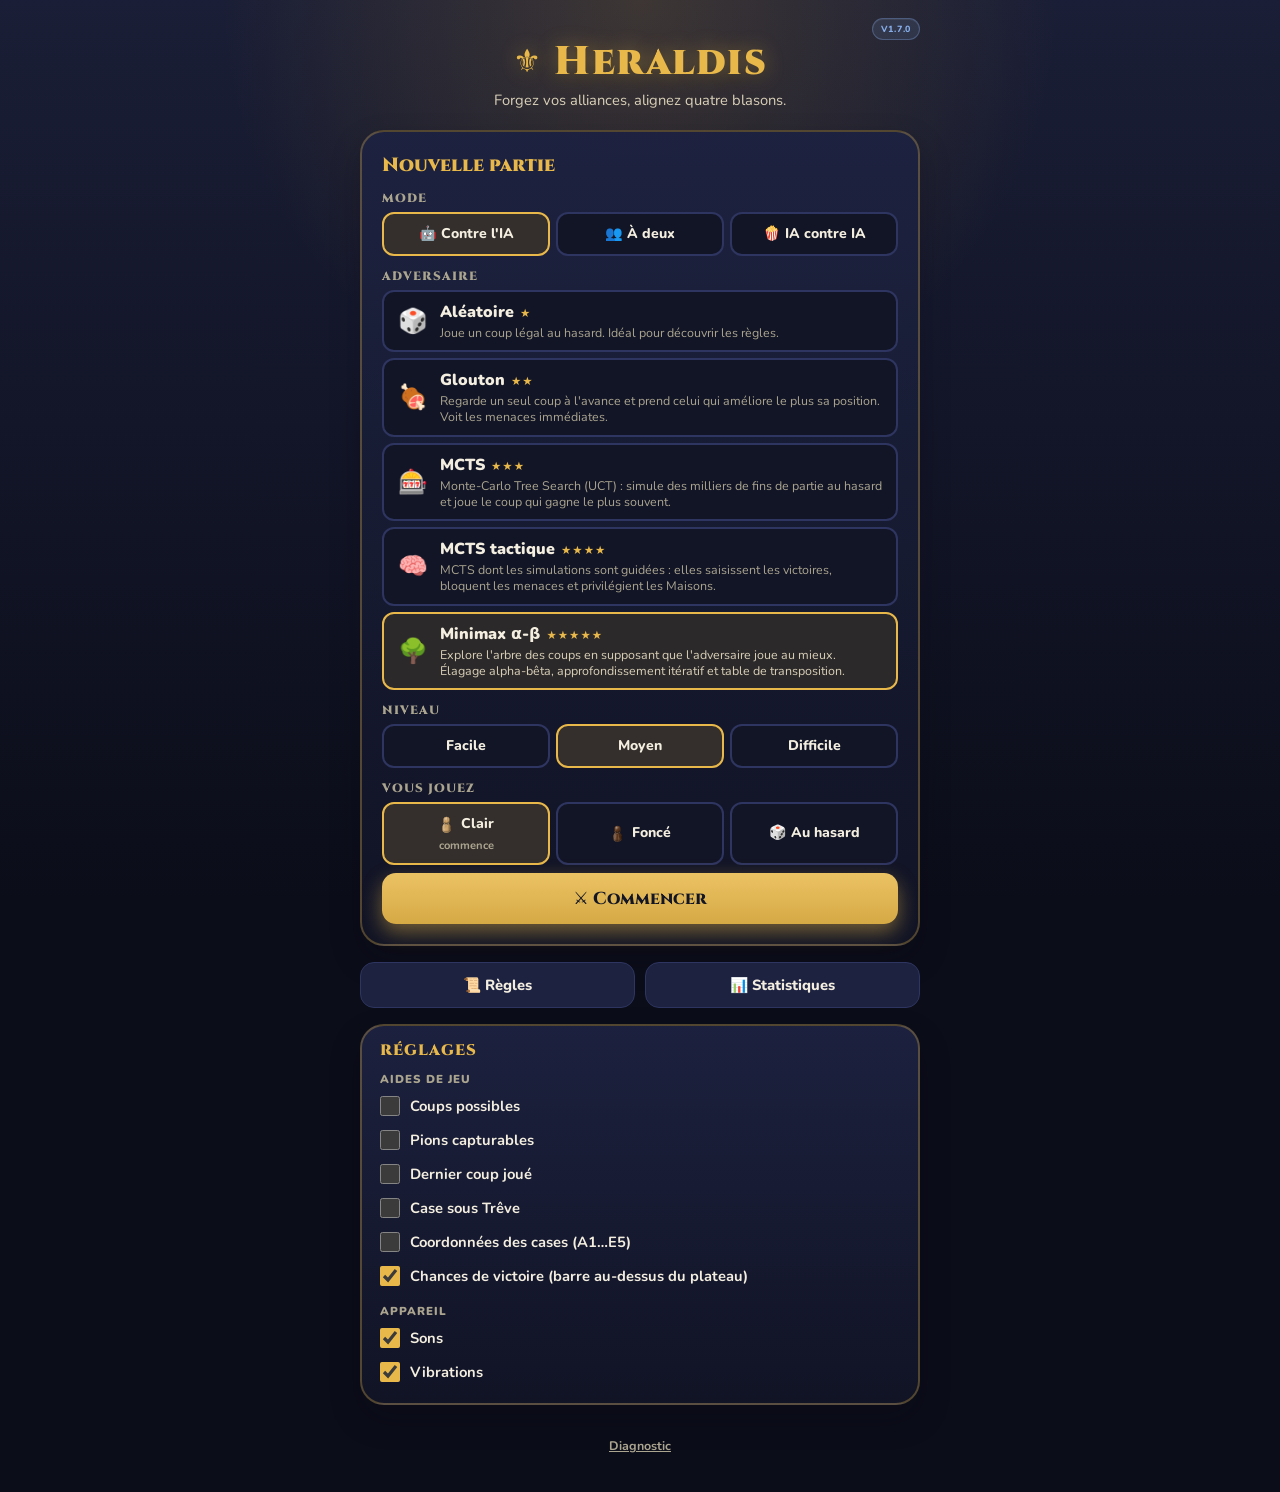
==== app/index.html @ 22f680f8 "v1.7.0 : fluidite, aides optionnelles, chances de victoire, dorures - Victoire en surbrillance fixe " ====
<!DOCTYPE html>
<html lang="fr" dir="ltr">
<head>
  <meta charset="UTF-8">
  <meta name="viewport" content="width=device-width, initial-scale=1.0, viewport-fit=cover">
  <title>Heraldis</title>
  <meta name="description" content="Heraldis — jeu d&#39;alignement héraldique à 2 joueurs, contre un ami ou l&#39;ordinateur.">
  <meta name="app-version" content="v1.7.0">
  <meta name="color-scheme" content="dark">
  <meta name="theme-color" content="#0B0D19">
  <meta name="mobile-web-app-capable" content="yes">
  <meta name="apple-mobile-web-app-capable" content="yes">
  <meta name="apple-mobile-web-app-status-bar-style" content="black-translucent">
  <meta name="apple-mobile-web-app-title" content="Heraldis">
  <link rel="manifest" href="manifest.json">
  <link rel="icon" href="favicon.ico" sizes="any">
  <link rel="icon" type="image/png" sizes="192x192" href="icons/icon-192.png">
  <link rel="icon" type="image/png" sizes="512x512" href="icons/icon-512.png">
  <link rel="apple-touch-icon" href="icons/apple-touch-icon.png">
  <link rel="stylesheet" href="app.css">
</head>
<body>

<!-- Pions en bois tourne : genere par tools/make-pawns.py (ne pas editer a la main).
     Bas du cone creuse d'une gorge, corps en cloche, collerette en bourrelet,
     tete a dessus plat, vus d'en haut (55 deg). Bois mat eclaire du haut-gauche.
     Reutilises par <use href="#pawn-1|2"> (viewBox 0 0 100 120 ; contact au sol
     en 50,90). Chaque partie est peinte en entier (bois, volume, contour)
     avant la suivante : c'est ce qui cache les aretes de derriere. -->
<svg width="0" height="0" style="position:absolute" aria-hidden="true" focusable="false">
  <defs>
    <filter id="pawn-blur" x="-20%" y="-50%" width="140%" height="200%"><feGaussianBlur stdDeviation="2.6"/></filter>
    <!-- contours (dernier coup, capture) : silhouette dilatee du meme rayon dans
         toutes les directions, donc d'epaisseur egale tout autour -->
    <filter id="pw-outline-last" x="-10%" y="-10%" width="120%" height="120%">
      <feMorphology in="SourceAlpha" operator="dilate" radius="3.2" result="d"/>
      <feFlood flood-color="#FFFFFF"/><feComposite in2="d" operator="in" result="o"/>
      <feMerge><feMergeNode in="o"/><feMergeNode in="SourceGraphic"/></feMerge>
    </filter>
    <filter id="pw-outline-cap" x="-10%" y="-10%" width="120%" height="120%">
      <feMorphology in="SourceAlpha" operator="dilate" radius="3.2" result="d"/>
      <feFlood flood-color="#EF6A5E"/><feComposite in2="d" operator="in" result="o"/>
      <feMerge><feMergeNode in="o"/><feMergeNode in="SourceGraphic"/></feMerge>
    </filter>
    <filter id="pw-soft" x="-30%" y="-100%" width="160%" height="300%"><feGaussianBlur stdDeviation="1.4"/></filter>
    <!-- fil du bois vertical (le long de l'axe du pion), peu contraste : bois mat -->
    <filter id="grain-maple" x="0" y="0" width="100%" height="100%">
      <feTurbulence type="fractalNoise" baseFrequency="0.28 0.022" numOctaves="3" seed="5"/>
      <feColorMatrix values="0 0 0 0 0.4  0 0 0 0 0.22  0 0 0 0 0.08  1.7 0 0 0 -0.72"/>
    </filter>
    <filter id="grain-walnut" x="0" y="0" width="100%" height="100%">
      <feTurbulence type="fractalNoise" baseFrequency="0.28 0.022" numOctaves="3" seed="9"/>
      <feColorMatrix values="0 0 0 0 0.66  0 0 0 0 0.4  0 0 0 0 0.2  1.8 0 0 0 -0.8"/>
    </filter>
    <pattern id="wood-maple" patternUnits="userSpaceOnUse" width="100" height="120">
      <rect width="100" height="120" fill="#D6A96C"/>
      <rect width="100" height="120" filter="url(#grain-maple)"/>
    </pattern>
    <pattern id="wood-walnut" patternUnits="userSpaceOnUse" width="100" height="120">
      <rect width="100" height="120" fill="#5A341B"/>
      <rect width="100" height="120" filter="url(#grain-walnut)" opacity="0.5"/>
    </pattern>
    <!-- volume : piece tournee eclairee du haut-gauche, sans brillance -->
    <linearGradient id="pw-cyl">
      <stop offset="0" stop-color="#000" stop-opacity="0.5"/>
      <stop offset="0.2" stop-color="#FFF" stop-opacity="0.22"/>
      <stop offset="0.36" stop-color="#FFF" stop-opacity="0.08"/>
      <stop offset="0.56" stop-color="#000" stop-opacity="0"/>
      <stop offset="0.82" stop-color="#000" stop-opacity="0.3"/>
      <stop offset="1" stop-color="#000" stop-opacity="0.62"/>
    </linearGradient>
    <linearGradient id="pw-body-ao" x1="0" y1="0" x2="0" y2="1">
      <stop offset="0" stop-color="#000" stop-opacity="0.3"/>
      <stop offset="0.12" stop-color="#000" stop-opacity="0"/>
      <stop offset="0.85" stop-color="#000" stop-opacity="0"/>
      <stop offset="1" stop-color="#000" stop-opacity="0.3"/>
    </linearGradient>
    <!-- gorge creusee : levre du haut dans l'ombre, levre du bas eclairee (le bois reste visible) -->
    <linearGradient id="pw-groove-shade" x1="0" y1="0" x2="0" y2="1">
      <stop offset="0" stop-color="#000" stop-opacity="0.42"/>
      <stop offset="0.55" stop-color="#000" stop-opacity="0.12"/>
      <stop offset="1" stop-color="#FFF" stop-opacity="0.22"/>
    </linearGradient>
    <!-- bourrelet : arrete claire en haut a gauche, ombre en bas -->
    <radialGradient id="pw-torus" cx="0.42" cy="0.38" r="0.62">
      <stop offset="0" stop-color="#000" stop-opacity="0.25"/>
      <stop offset="0.62" stop-color="#FFF" stop-opacity="0.05"/>
      <stop offset="0.8" stop-color="#FFF" stop-opacity="0.24"/>
      <stop offset="1" stop-color="#000" stop-opacity="0.5"/>
    </radialGradient>
    <radialGradient id="pw-ball" cx="0.36" cy="0.34" r="0.8">
      <stop offset="0" stop-color="#FFF" stop-opacity="0.34"/>
      <stop offset="0.3" stop-color="#FFF" stop-opacity="0.08"/>
      <stop offset="0.6" stop-color="#000" stop-opacity="0"/>
      <stop offset="1" stop-color="#000" stop-opacity="0.58"/>
    </radialGradient>
    <!-- formes -->
    <path id="pw-foot" d="M23 90 A27 22.1 0 0 0 77 90 L77 84.8 A27 22.1 0 0 1 23 84.8 Z"/>
    <ellipse id="pw-foot-top" cx="50" cy="84.8" rx="27" ry="22.1"/>
    <path id="pw-groove" d="M23.8 84.8 A26.2 21.5 0 0 0 76.2 84.8 L76.2 83.4 A26.2 21.5 0 0 1 23.8 83.4 Z"/>
    <path id="pw-body" d="M23 83.4 C23.3 70.4 35.5 58.8 41.5 49.8 H58.5 C64.5 58.8 76.7 70.4 77 83.4 A27 22.1 0 0 1 23 83.4 Z"/>
    <ellipse id="pw-collar" cx="50" cy="49.8" rx="17" ry="15.8"/>
    <circle id="pw-head" cx="50" cy="35.5" r="19"/>
    <ellipse id="pw-top" cx="50" cy="25.8" rx="8.5" ry="7"/>
    <ellipse id="pw-shadow" cx="57" cy="94" rx="30" ry="24.6" fill="#000" opacity="0.5" filter="url(#pawn-blur)"/>
  </defs>
  <symbol id="pawn-1" viewBox="0 0 100 120">
    <use href="#pw-foot" fill="url(#wood-maple)"/><use href="#pw-foot" fill="url(#pw-cyl)" stroke="#2A1606" stroke-opacity="0.35" stroke-width="0.6"/>
    <use href="#pw-foot-top" fill="url(#wood-maple)"/><use href="#pw-foot-top" fill="#000" fill-opacity="0.4"/>
    <use href="#pw-groove" fill="url(#wood-maple)"/><use href="#pw-groove" fill="url(#pw-cyl)"/><use href="#pw-groove" fill="url(#pw-groove-shade)"/>
    <use href="#pw-body" fill="url(#wood-maple)"/><use href="#pw-body" fill="url(#pw-cyl)"/><use href="#pw-body" fill="url(#pw-body-ao)" stroke="#2A1606" stroke-opacity="0.35" stroke-width="0.6"/>
    <ellipse cx="50" cy="52.8" rx="14" ry="10.9" fill="#000" opacity="0.45" filter="url(#pw-soft)"/>
    <use href="#pw-collar" fill="url(#wood-maple)"/><use href="#pw-collar" fill="url(#pw-torus)" stroke="#2A1606" stroke-opacity="0.35" stroke-width="0.6"/>
    <ellipse cx="50" cy="50.8" rx="15" ry="10.9" fill="#000" opacity="0.45" filter="url(#pw-soft)"/>
    <use href="#pw-head" fill="url(#wood-maple)"/><use href="#pw-head" fill="url(#pw-ball)" stroke="#2A1606" stroke-opacity="0.35" stroke-width="0.6"/>
    <use href="#pw-top" fill="#FFF" fill-opacity="0.12" stroke="#2A1606" stroke-opacity="0.2" stroke-width="0.5"/>
  </symbol>
  <symbol id="pawn-2" viewBox="0 0 100 120">
    <use href="#pw-foot" fill="url(#wood-walnut)"/><use href="#pw-foot" fill="url(#pw-cyl)" stroke="#2A1606" stroke-opacity="0.35" stroke-width="0.6"/>
    <use href="#pw-foot-top" fill="url(#wood-walnut)"/><use href="#pw-foot-top" fill="#000" fill-opacity="0.4"/>
    <use href="#pw-groove" fill="url(#wood-walnut)"/><use href="#pw-groove" fill="url(#pw-cyl)"/><use href="#pw-groove" fill="url(#pw-groove-shade)"/>
    <use href="#pw-body" fill="url(#wood-walnut)"/><use href="#pw-body" fill="url(#pw-cyl)"/><use href="#pw-body" fill="url(#pw-body-ao)" stroke="#2A1606" stroke-opacity="0.35" stroke-width="0.6"/>
    <ellipse cx="50" cy="52.8" rx="14" ry="10.9" fill="#000" opacity="0.45" filter="url(#pw-soft)"/>
    <use href="#pw-collar" fill="url(#wood-walnut)"/><use href="#pw-collar" fill="url(#pw-torus)" stroke="#2A1606" stroke-opacity="0.35" stroke-width="0.6"/>
    <ellipse cx="50" cy="50.8" rx="15" ry="10.9" fill="#000" opacity="0.45" filter="url(#pw-soft)"/>
    <use href="#pw-head" fill="url(#wood-walnut)"/><use href="#pw-head" fill="url(#pw-ball)" stroke="#2A1606" stroke-opacity="0.35" stroke-width="0.6"/>
    <use href="#pw-top" fill="#FFF" fill-opacity="0.12" stroke="#2A1606" stroke-opacity="0.2" stroke-width="0.5"/>
  </symbol>
  <!-- ombre portee a part : les contours (dernier coup, capture) ne l'entourent pas -->
  <symbol id="pawn-shadow" viewBox="0 0 100 120"><use href="#pw-shadow"/></symbol>
</svg>

<!-- Icones des boutons : traits simples, couleur du texte (currentColor). -->
<svg width="0" height="0" style="position:absolute" aria-hidden="true" focusable="false">
  <symbol id="i-back" viewBox="0 0 24 24"><path d="M19 12H5M11 6l-6 6 6 6"/></symbol>
  <symbol id="i-replay" viewBox="0 0 24 24"><path d="M20 12a8 8 0 1 1-2.34-5.66L20 8.5M20 3.5v5h-5"/></symbol>
  <symbol id="i-undo" viewBox="0 0 24 24"><path d="M9 14 4 9l5-5M4 9h10.5a5.5 5.5 0 0 1 0 11H11"/></symbol>
  <symbol id="i-close" viewBox="0 0 24 24"><path d="M18 6 6 18M6 6l12 12"/></symbol>
  <symbol id="i-pause" viewBox="0 0 24 24"><path d="M9 5v14M15 5v14"/></symbol>
  <symbol id="i-play" viewBox="0 0 24 24"><path d="M7 4.5v15l12.5-7.5z"/></symbol>
  <symbol id="i-hint" viewBox="0 0 24 24"><path d="M9.5 18h5M10.5 21.5h3M12 2.5a6.5 6.5 0 0 0-3.8 11.8c.8.6 1.3 1.4 1.3 2.3v.4h5v-.4c0-.9.5-1.7 1.3-2.3A6.5 6.5 0 0 0 12 2.5z"/></symbol>
</svg>

<a class="skip-link" href="#main">Aller au contenu</a>

<div class="stars" id="stars"></div>
<div class="burst-container" id="burst"></div>

<main class="container" id="main">
  <div class="install-row" id="install-row" hidden>
    <button class="install-btn" id="install-btn" type="button" aria-label="Installer l'application">📲 Installer l'appli</button>
    <button class="install-dismiss" id="install-dismiss" type="button">Masquer</button>
    <p class="install-hint" id="install-hint" role="status" hidden></p>
  </div>

  <div class="header">
    <div class="version-badge" id="app-version">v1.7.0</div>
    <h1><span class="fleur" aria-hidden="true">⚜</span> Heraldis</h1>
    <p>Forgez vos alliances, alignez quatre blasons.</p>
  </div>

  <!-- ===================================================== ACCUEIL -->
  <div class="screen active" id="screen-home">
    <button class="btn btn--resume" id="resume-btn" type="button" hidden><svg class="ico" aria-hidden="true"><use href="#i-play"/></svg><span>Reprendre la partie en cours</span></button>

    <section class="panel" aria-labelledby="new-title">
      <h2 id="new-title">Nouvelle partie</h2>

      <fieldset class="field">
        <legend>Mode</legend>
        <div class="seg" id="mode-seg">
          <label><input type="radio" name="mode" value="ai" checked><span>🤖 Contre l'IA</span></label>
          <label><input type="radio" name="mode" value="duo"><span>👥 À deux</span></label>
          <label><input type="radio" name="mode" value="demo"><span>🍿 IA contre IA</span></label>
        </div>
      </fieldset>

      <div id="opt-ai">
        <fieldset class="field">
          <legend>Adversaire</legend>
          <div class="ai-list" id="ai-list"></div>
        </fieldset>
        <fieldset class="field" id="level-field">
          <legend>Niveau</legend>
          <div class="seg" id="level-seg"></div>
        </fieldset>
        <fieldset class="field">
          <legend>Vous jouez</legend>
          <div class="seg" id="side-seg">
            <label><input type="radio" name="side" value="1" checked><span><svg class="dot" viewBox="0 0 100 120" aria-hidden="true"><use href="#pawn-1"/></svg> Clair <small>commence</small></span></label>
            <label><input type="radio" name="side" value="2"><span><svg class="dot" viewBox="0 0 100 120" aria-hidden="true"><use href="#pawn-2"/></svg> Foncé</span></label>
            <label><input type="radio" name="side" value="0"><span>🎲 Au hasard</span></label>
          </div>
        </fieldset>
      </div>

      <div id="opt-demo" hidden>
        <div class="demo-grid">
          <label class="select-field"><span><svg class="dot" viewBox="0 0 100 120" aria-hidden="true"><use href="#pawn-1"/></svg> IA Clair</span>
            <select id="demo-ai-1"></select>
          </label>
          <label class="select-field"><span><svg class="dot" viewBox="0 0 100 120" aria-hidden="true"><use href="#pawn-2"/></svg> IA Foncé</span>
            <select id="demo-ai-2"></select>
          </label>
        </div>
      </div>

      <p class="field-note" id="opt-duo" hidden>Deux joueurs sur le même appareil : passez-vous l'écran à chaque tour.</p>

      <button class="btn btn--primary btn--wide" id="start-btn" type="button">⚔ Commencer</button>
    </section>

    <div class="home-links">
      <button class="btn btn--soft" id="rules-btn" type="button">📜 Règles</button>
      <button class="btn btn--soft" id="stats-btn" type="button">📊 Statistiques</button>
    </div>

    <section class="panel panel--compact" aria-labelledby="settings-title">
      <h2 id="settings-title" class="h-small">Réglages</h2>
      <p class="settings-sub">Aides de jeu</p>
      <label class="toggle"><input type="checkbox" id="set-hints"><span>Coups possibles</span></label>
      <label class="toggle"><input type="checkbox" id="set-captures"><span>Pions capturables</span></label>
      <label class="toggle"><input type="checkbox" id="set-last"><span>Dernier coup joué</span></label>
      <label class="toggle"><input type="checkbox" id="set-truce"><span>Case sous Trêve</span></label>
      <label class="toggle"><input type="checkbox" id="set-coords"><span>Coordonnées des cases (A1…E5)</span></label>
      <label class="toggle"><input type="checkbox" id="set-odds" checked><span>Chances de victoire (barre au-dessus du plateau)</span></label>
      <p class="settings-sub">Appareil</p>
      <label class="toggle"><input type="checkbox" id="set-sound" checked><span>Sons</span></label>
      <label class="toggle"><input type="checkbox" id="set-haptic" checked><span>Vibrations</span></label>
    </section>

    <div class="home-footer">
      <a class="diag-link" href="diag.html">Diagnostic</a>
    </div>
  </div>

  <!-- ===================================================== JEU -->
  <div class="screen" id="screen-play">
    <h2 class="visually-hidden" id="play-title">Partie en cours</h2>

    <div class="players">
      <div class="player" id="player-1">
        <div class="player-head"><svg class="dot" viewBox="0 0 100 120" aria-hidden="true"><use href="#pawn-1"/></svg><span class="player-name" id="name-1">Clair</span></div>
        <div class="player-sub" id="sub-1"></div>
        <div class="player-reserve"><span id="reserve-1">13</span> en réserve</div>
        <div class="player-houses" id="houses-1" aria-label="Maisons possédées"></div>
      </div>
      <div class="player" id="player-2">
        <div class="player-head"><svg class="dot" viewBox="0 0 100 120" aria-hidden="true"><use href="#pawn-2"/></svg><span class="player-name" id="name-2">Foncé</span></div>
        <div class="player-sub" id="sub-2"></div>
        <div class="player-reserve"><span id="reserve-2">13</span> en réserve</div>
        <div class="player-houses" id="houses-2" aria-label="Maisons possédées"></div>
      </div>
    </div>

    <div class="odds" id="odds" role="img" aria-label="Chances de victoire">
      <span class="odds-t" id="odds-t1">50 %</span>
      <div class="odds-bar"><span class="odds-fill" id="odds-fill"></span></div>
      <span class="odds-t" id="odds-t2">50 %</span>
    </div>

    <p class="status" id="status" role="status" aria-live="polite"></p>

    <div class="board-wrap">
      <div class="board" id="board" role="grid" aria-label="Plateau de jeu"></div>
    </div>

    <p class="ai-info" id="ai-info"><span id="ai-info-1"></span><span id="ai-info-2"></span></p>

    <div class="result" id="result" hidden>
      <h2 id="result-title"></h2>
      <p id="result-sub"></p>
      <div class="result-actions">
        <button class="btn btn--primary" id="again-btn" type="button"><svg class="ico" aria-hidden="true"><use href="#i-replay"/></svg><span>Rejouer</span></button>
        <button class="btn btn--soft" id="home-btn" type="button"><svg class="ico" aria-hidden="true"><use href="#i-back"/></svg><span>Accueil</span></button>
      </div>
    </div>

    <div class="actions" id="actions">
      <button class="btn btn--soft" id="undo-btn" type="button"><svg class="ico" aria-hidden="true"><use href="#i-undo"/></svg><span>Annuler</span></button>
      <button class="btn btn--soft" id="hint-btn" type="button"><svg class="ico" aria-hidden="true"><use href="#i-hint"/></svg><span>Conseil</span></button>
      <button class="btn btn--soft" id="pause-btn" type="button" hidden><svg class="ico" aria-hidden="true"><use href="#i-pause"/></svg><span>Pause</span></button>
      <button class="btn btn--soft" id="quit-btn" type="button"><svg class="ico" aria-hidden="true"><use href="#i-close"/></svg><span>Quitter</span></button>
    </div>

    <div class="legend">
      <span><i class="lg lg--house"></i> Maison : immunisée</span>
      <span data-pref="lastMove"><i class="lg lg--last"></i> Dernier coup</span>
      <span data-pref="captures"><i class="lg lg--cap"></i> Capturable</span>
      <span data-pref="truce">🏳️ Trêve</span>
    </div>

    <details class="log">
      <summary>Historique des coups</summary>
      <ol id="log-list"></ol>
    </details>
  </div>

  <!-- ===================================================== REGLES -->
  <div class="screen" id="screen-rules">
    <section class="panel rules">
      <h2>Règles de Heraldis</h2>
      <p class="rules-meta">2 joueurs · 8 ans et + · 15 à 20 minutes</p>

      <h3>But du jeu</h3>
      <p>Être le premier à <strong>aligner 4 pions</strong> de sa couleur, horizontalement, verticalement ou en diagonale.
        Si le plateau se remplit sans alignement, la partie est <strong>nulle</strong>.</p>

      <h3>Le plateau</h3>
      <p>25 cases : <strong>10 Maisons Fondatrices</strong> (un seul symbole, bordure dorée) et
        <strong>15 Alliances</strong> (deux symboles). Les cinq Maisons (Loup <span class="crest crest--loup crest--inline" aria-hidden="true"></span>, Aigle <span class="crest crest--aigle crest--inline" aria-hidden="true"></span>, Ours <span class="crest crest--ours crest--inline" aria-hidden="true"></span>, Cerf <span class="crest crest--cerf crest--inline" aria-hidden="true"></span> et Sanglier <span class="crest crest--sanglier crest--inline" aria-hidden="true"></span>)
        apparaissent chacune deux fois.</p>
      <div class="board board--mini" id="rules-board" aria-hidden="true"></div>

      <h3>Réserve</h3>
      <p>Chaque joueur a <strong>13 pions</strong>. Un pion capturé retourne aussitôt dans la réserve de son propriétaire.
        Un joueur qui n'a plus de pion en réserve <strong>passe</strong> son tour.</p>

      <h3>Le Premier Serment</h3>
      <p>Le Joueur Clair commence. <strong>Pour son tout premier coup, il doit jouer sur une Alliance</strong> :
        les Maisons lui sont interdites pour ce seul coup. Ensuite, plus aucune restriction.</p>

      <h3>À votre tour</h3>
      <ul>
        <li><strong>Placement libre</strong> : posez un pion sur n'importe quelle case vide.</li>
        <li><strong>Capture</strong> : remplacez un pion adverse par le vôtre, à deux conditions :
          <ul>
            <li><strong>Immunité</strong> : un pion sur une Maison ne peut <em>jamais</em> être capturé ;</li>
            <li><strong>Prérequis d'Alliance</strong> : pour capturer une Alliance, vous devez posséder un pion sur une Maison
              de <em>chacun</em> de ses deux symboles, n'importe où sur le plateau.</li>
          </ul>
        </li>
      </ul>
      <p class="example">Exemple : pour capturer une case Aigle + Sanglier, il faut un pion sur une Maison Aigle <span class="crest crest--aigle crest--inline" aria-hidden="true"></span>
        et un pion sur une Maison Sanglier <span class="crest crest--sanglier crest--inline" aria-hidden="true"></span>.</p>

      <h3>La Trêve</h3>
      <p>On ne peut pas reprendre <strong>immédiatement</strong> une case que l'adversaire vient de vous prendre.
        Il faut jouer ailleurs ce tour-ci ; la reprise redevient possible ensuite.</p>

      <h3>Dans l'application</h3>
      <ul>
        <li>Les symboles allumés sous chaque joueur indiquent les Maisons qu'il possède.</li>
        <li>Dans les réglages, des aides de jeu (désactivées par défaut) signalent les coups possibles, les pions capturables (contour rouge), le dernier coup (contour blanc) et la case sous Trêve 🏳️.</li>
        <li>La barre au-dessus du plateau estime les chances de victoire de chaque joueur (calculée par l'ordinateur après chaque coup).</li>
        <li>« Conseil » demande à l'IA Minimax le coup qu'elle jouerait à votre place.</li>
      </ul>
    </section>
    <button class="btn btn--soft" id="rules-back-btn" type="button"><svg class="ico" aria-hidden="true"><use href="#i-back"/></svg><span>Retour</span></button>
  </div>

  <!-- ===================================================== STATISTIQUES -->
  <div class="screen" id="screen-stats">
    <section class="panel">
      <h2>Statistiques</h2>
      <div id="stats-body"></div>
    </section>
    <button class="btn btn--soft" id="stats-back-btn" type="button"><svg class="ico" aria-hidden="true"><use href="#i-back"/></svg><span>Retour</span></button>
    <div class="home-footer">
      <button class="diag-link" id="stats-reset-btn" type="button">Effacer les statistiques</button>
    </div>
  </div>
</main>

<script src="data.js"></script>
<script src="game.js"></script>
<script src="ai.js"></script>
<script src="engine/engine.js"></script>
<script src="app.js"></script>

</body>
</html>
---- app/app.css ----
/* Heraldis — styles de l'app.
 * La coque commune (tokens, fond etoile, ecrans, bandeau install, effets)
 * vit dans engine/engine.css.
 */
@import "engine/engine.css";

/* Cinzel (capitales romaines gravees, OFL) pour les titres ; le texte courant
   reste en Nunito pour la lisibilite. Auto-hebergee (fonts/) : hors-ligne. */
@font-face {
  font-family: 'Cinzel';
  font-style: normal;
  font-weight: 400 900;
  font-display: swap;
  src: url('fonts/cinzel-latin.woff2') format('woff2');
  unicode-range: U+0000-00FF, U+0131, U+0152-0153, U+02BB-02BC, U+02C6, U+02DA, U+02DC, U+0304, U+0308, U+0329, U+2000-206F, U+20AC, U+2122, U+2191, U+2193, U+2212, U+2215, U+FEFF, U+FFFD;
}

:root {
  /* Heraldique : nuit bleue et or. */
  --bg: #121526;
  --bg-deep: #0B0D19;
  --bg-grad-top: #1A1E36;
  --bg-glow: rgba(201, 150, 46, 0.20);
  --card: #1D2240;
  --card-border: #2E3560;
  --panel-border: rgba(232, 184, 74, 0.30);
  --track: #2E3560;
  --ink: #F3EEDF;
  --ink-soft: #D9D0B8;
  --ink-dim: #ABA590;
  --yellow: #E8B84A;
  --blue: #86AEEA;
  --red: #EF6A5E;
  --green: #5FCB85;
  --maxw: 560px;
  --font-title: 'Cinzel', var(--font);

  --gold: #E8B84A;
  --gold-deep: #9C7422;
  --bw: min(calc(100vw - 32px), 470px);        /* largeur du plateau */
}

/* Le moteur deplace le focus sur le titre de chaque ecran (lecteurs d'ecran) :
   pas de contour pour ce focus programmatique. */
[tabindex="-1"]:focus { outline: none; }

.visually-hidden {
  position: absolute !important; width: 1px; height: 1px; overflow: hidden;
  clip: rect(0 0 0 0); white-space: nowrap;
}

/* Tout ce qui est « titre » : en-tete, titres d'ecran, legendes, noms des
   joueurs, boutons principaux, resultat. */
.header h1, h2, .rules h3, .field legend, .player-name, .btn--primary, .btn--resume, .stats-table caption {
  font-family: var(--font-title);
}
.header h1 { letter-spacing: 1.5px; font-weight: 900; }
.header .fleur { font-size: 0.8em; vertical-align: 0.05em; }
/* Pendant la partie, l'entete se fait discrete pour laisser la place au plateau. */
body.play-active .header { padding-top: 0; }
body.play-active .header h1 { font-size: 1.25rem; text-shadow: none; }
body.play-active .header p { display: none; }
body.play-active .container { gap: 12px; }

h2 { font-size: 1.2rem; font-weight: 900; color: var(--gold); }
.h-small { font-size: 0.95rem; text-transform: uppercase; letter-spacing: 1px; margin-bottom: 6px; }
.settings-sub { font-size: 0.72rem; font-weight: 900; text-transform: uppercase; letter-spacing: 1px; color: var(--ink-dim); margin: 10px 0 2px; }

/* Icones des boutons (sprite #i-*) : alignees sur le texte par .btn (inline-flex). */
.ico {
  width: 1.15em; height: 1.15em; flex: none;
  fill: none; stroke: currentColor; stroke-width: 2.2; stroke-linecap: round; stroke-linejoin: round;
}
#i-play path { fill: currentColor; }

/* ------------------------------------------------------------- Boutons */
.btn--soft {
  background: var(--card); color: var(--ink); border: 1px solid var(--card-border);
  font-size: 0.92rem;
}
@media (hover: hover) and (pointer: fine) {
  .btn--soft:hover { border-color: var(--gold); }
}
.btn--soft:disabled { opacity: 0.4; cursor: not-allowed; }
.btn--wide { width: 100%; margin-top: 8px; padding: 14px; font-size: 1.08rem; }
.btn--resume {
  width: 100%; background: color-mix(in srgb, var(--green) 18%, var(--card));
  border: 2px solid color-mix(in srgb, var(--green) 60%, transparent); color: var(--ink);
  padding: 14px;
}
.home-links { display: flex; gap: 10px; width: 100%; }
.home-links .btn { flex: 1; }

/* ------------------------------------------------------------ Formulaire */
.panel h2 { margin-bottom: 10px; }
.panel--compact { padding: 14px 18px; }
.field { border: none; margin: 12px 0 0; min-width: 0; }
.field legend {
  font-size: 0.75rem; font-weight: 900; text-transform: uppercase; letter-spacing: 1px;
  color: var(--ink-dim); margin-bottom: 6px;
}
.field-note { color: var(--ink-soft); font-size: 0.9rem; margin-top: 12px; }

.seg { display: flex; gap: 6px; flex-wrap: wrap; }
.seg label { flex: 1 1 0; min-width: 0; display: flex; }       /* le bouton remplit toute la hauteur de la rangee */
.seg input { position: absolute; opacity: 0; pointer-events: none; }
.seg span {
  flex: 1; display: flex; align-items: center; justify-content: center; gap: 6px; flex-wrap: wrap;
  padding: 10px 8px; border-radius: 12px; cursor: pointer; text-align: center;
  background: var(--bg); border: 2px solid var(--card-border);
  font-weight: 800; font-size: 0.88rem; line-height: 1.15; min-height: 44px;
}
.seg span small { font-weight: 700; font-size: 0.7rem; color: var(--ink-dim); width: 100%; }
.seg input:checked + span { border-color: var(--gold); background: color-mix(in srgb, var(--gold) 16%, var(--bg)); }
.seg input:focus-visible + span { outline: 2px solid var(--focus); outline-offset: 2px; }

.ai-list { display: flex; flex-direction: column; gap: 6px; }
.ai-opt input { position: absolute; opacity: 0; pointer-events: none; }
.ai-opt > span {
  display: grid; grid-template-columns: 34px 1fr; gap: 2px 10px; align-items: center;
  padding: 9px 12px; border-radius: 12px; cursor: pointer;
  background: var(--bg); border: 2px solid var(--card-border);
}
.ai-opt .ai-icon { grid-row: span 2; font-size: 1.5rem; text-align: center; }
.ai-opt .ai-name { font-weight: 900; }
.ai-opt .ai-name small { font-weight: 700; color: var(--gold); font-size: 0.72rem; margin-left: 6px; letter-spacing: 1px; }
.ai-opt .ai-desc { font-size: 0.78rem; color: var(--ink-dim); line-height: 1.3; }
.ai-opt input:checked + span { border-color: var(--gold); background: color-mix(in srgb, var(--gold) 12%, var(--bg)); }
.ai-opt input:checked + span .ai-desc { color: var(--ink-soft); }
.ai-opt input:focus-visible + span { outline: 2px solid var(--focus); outline-offset: 2px; }

.demo-grid { display: grid; grid-template-columns: 1fr; gap: 10px; margin-top: 12px; }
.select-field { display: flex; flex-direction: column; gap: 4px; font-weight: 800; font-size: 0.85rem; }
.select-field span { display: flex; align-items: center; gap: 6px; }
.select-field select {
  padding: 10px; border-radius: 10px; background: var(--bg); color: var(--ink);
  border: 2px solid var(--card-border);
}

.toggle { display: flex; align-items: center; gap: 10px; padding: 7px 0; cursor: pointer; font-weight: 700; font-size: 0.92rem; }
.toggle input { width: 20px; height: 20px; accent-color: var(--gold); flex: none; }

.dot { display: inline-block; width: 17px; height: 20px; flex: none; vertical-align: -4px; }   /* mini-pion (sprite) */

/* -------------------------------------------------------------- Joueurs */
.players { display: grid; grid-template-columns: 1fr 1fr; gap: 8px; width: 100%; }
.player {
  background: var(--card); border: 2px solid var(--card-border); border-radius: 14px;
  padding: 8px 10px; min-width: 0; transition: border-color .2s ease, box-shadow .2s ease;
}
.player.is-turn { border-color: var(--gold); box-shadow: 0 0 16px color-mix(in srgb, var(--gold) 35%, transparent); }
.player.is-winner { border-color: var(--green); box-shadow: 0 0 18px color-mix(in srgb, var(--green) 45%, transparent); }
.player-head { display: flex; align-items: center; gap: 6px; font-weight: 900; }
.player-name { overflow: hidden; text-overflow: ellipsis; white-space: nowrap; }
.player-sub { font-size: 0.7rem; color: var(--ink-dim); font-weight: 700; min-height: 1em; white-space: nowrap; overflow: hidden; text-overflow: ellipsis; }
.player-reserve { font-size: 0.8rem; color: var(--ink-soft); font-weight: 700; margin-top: 2px; }
.player-reserve span { font-weight: 900; color: var(--ink); font-size: 1rem; }
.player-reserve.is-empty span { color: var(--red); }
.player-houses { display: flex; gap: 4px; margin-top: 5px; font-size: 1.45rem; }
.player-houses .crest { background: var(--ink-dim); opacity: 0.22; transition: opacity .2s ease, background-color .2s ease; }
.player-houses .crest.on { background: color-mix(in srgb, var(--hc) 55%, #FFF3DC); opacity: 1; }

.status { min-height: 1.4em; font-weight: 800; text-align: center; color: var(--ink); }
.status .thinking::after { content: '…'; animation: blink 1s steps(2) infinite; }
@keyframes blink { 50% { opacity: 0; } }
.ai-info { font-size: 0.72rem; color: var(--ink-dim); text-align: center; margin-top: -8px; width: 100%; line-height: 1.35; }
/* deux lignes fixes, jamais de retour a la ligne (place reservee si une IA joue) */
.ai-info span { display: block; white-space: nowrap; overflow: hidden; text-overflow: ellipsis; }
.ai-info span:first-child { font-weight: 800; color: var(--ink-soft); }
.ai-info.has-ai span { min-height: 1.35em; }

/* Chances de victoire : barre erable / noyer, la part de Clair s'etire depuis
   la gauche (transform : pas de relayout). */
.odds { display: flex; align-items: center; gap: 8px; width: 100%; margin-top: -4px; }
.odds-t { font-size: 0.78rem; font-weight: 900; min-width: 3.1em; font-variant-numeric: tabular-nums; }
.odds-t:first-child { text-align: right; color: #E6C48E; }
.odds-t:last-child { color: #B98A62; }
.odds-bar {
  position: relative; flex: 1; height: 10px; border-radius: 999px; overflow: hidden;
  background: var(--walnut); box-shadow: inset 0 1px 2px rgba(0, 0, 0, 0.5), 0 0 0 1px rgba(0, 0, 0, 0.4);
}
.odds-fill {
  position: absolute; inset: 0; background: var(--maple); transform-origin: left center;
  transform: scaleX(0.5); transition: transform 0.6s ease;
}
.odds-bar::after {                                  /* repere des 50 % */
  content: ''; position: absolute; left: 50%; top: 0; bottom: 0; width: 1px; background: rgba(0, 0, 0, 0.35);
}
.odds.is-computing .odds-bar { opacity: 0.75; }

/* -------------------------------------------------------------- Plateau */
/* Bois : grain procedural (SVG feTurbulence etire -> fibres), sans fichier
   image, donc disponible hors-ligne. --grain-dark : veines sombres (bois
   clair, cases peintes, cadre). Le grain des pions est dans le sprite SVG. */
:root {
  --grain-dark: url("data:image/svg+xml,%3Csvg xmlns='http://www.w3.org/2000/svg' width='300' height='300'%3E%3Cfilter id='w'%3E%3CfeTurbulence type='fractalNoise' baseFrequency='0.006 0.11' numOctaves='4' seed='7' stitchTiles='stitch'/%3E%3CfeColorMatrix values='0 0 0 0 0.16 0 0 0 0 0.08 0 0 0 0 0.02 2.4 0 0 0 -0.95'/%3E%3C/filter%3E%3Crect width='100%25' height='100%25' filter='url(%23w)'/%3E%3C/svg%3E");
  --grain-soft: url("data:image/svg+xml,%3Csvg xmlns='http://www.w3.org/2000/svg' width='300' height='300'%3E%3Cfilter id='w'%3E%3CfeTurbulence type='fractalNoise' baseFrequency='0.008 0.16' numOctaves='3' seed='3' stitchTiles='stitch'/%3E%3CfeColorMatrix values='0 0 0 0 0.12 0 0 0 0 0.06 0 0 0 0 0.02 1.5 0 0 0 -0.6'/%3E%3C/filter%3E%3Crect width='100%25' height='100%25' filter='url(%23w)'/%3E%3C/svg%3E");
  --maple: linear-gradient(135deg, #F4DEB2, #DDB67E 55%, #C29458);
  --walnut: linear-gradient(135deg, #6E4629, #432817 55%, #22140B);
}

.board-wrap { width: var(--bw); }
.board {
  --gap: 6px;
  /* Cases creusees dans le bois : ombre portee par le bord superieur, reflet
     sur le bord inferieur (--recess, dessine sur ::before, sous les pions) et
     arete du plateau autour de la cavite (--lip). */
  --recess: inset 0 5px 8px -1px rgba(0, 0, 0, 0.72), inset 0 -2px 3px rgba(255, 225, 180, 0.18),
    inset 0 0 0 1px rgba(0, 0, 0, 0.55);
  --lip: 0 1px 1px rgba(255, 225, 170, 0.35), 0 -1px 1px rgba(0, 0, 0, 0.55);
  display: grid; grid-template-columns: repeat(5, 1fr); gap: var(--gap);
  width: 100%; aspect-ratio: 1; padding: 9px;
  background:
    var(--grain-dark) 0 0 / 280px 280px,
    linear-gradient(160deg, #84532F, #5C361C 55%, #40240F);
  border: 3px solid var(--gold-deep); border-radius: 16px;
  box-shadow: 0 14px 34px rgba(0, 0, 0, 0.55),
    inset 0 2px 0 rgba(255, 220, 160, 0.18), inset 0 -3px 6px rgba(0, 0, 0, 0.35);
}
.cell {
  position: relative; border: none; border-radius: 9px; padding: 0;
  background: var(--c1); overflow: visible; cursor: default; color: inherit;
  box-shadow: var(--lip);
}
.cell--alliance { background: linear-gradient(135deg, var(--c1) 0 50%, var(--c2) 50% 100%); }
.cell--house { box-shadow: inset 0 0 0 3px var(--gold), var(--lip); }
.cell::before {                                   /* bois peint : le grain transparait */
  content: ''; position: absolute; inset: 0; pointer-events: none;
  background:
    var(--grain-soft) var(--gx, 0) var(--gy, 0) / 200px 200px,
    rgba(12, 14, 26, 0.14);
  border-radius: inherit;
  box-shadow: var(--recess);
}
/* Emblemes des Maisons (crests/*.png, dessin fourni) : la silhouette sert de
   masque, la couleur vient de `background`. */
.crest {
  display: inline-block; width: 1em; height: 1em; flex: none;
  background: var(--crest-ink, #F5EAD2);
  -webkit-mask: var(--crest) center / contain no-repeat;
  mask: var(--crest) center / contain no-repeat;
}
.crest--loup { --crest: url(crests/loup.png); }
.crest--aigle { --crest: url(crests/aigle.png); }
.crest--ours { --crest: url(crests/ours.png); }
.crest--cerf { --crest: url(crests/cerf.png); }
.crest--sanglier { --crest: url(crests/sanglier.png); }
.crest--inline { width: 1.35em; height: 1.35em; vertical-align: -0.35em; background: var(--gold); }

.sym {                                            /* sous les pions, comme sur un vrai plateau */
  position: absolute; z-index: 1; line-height: 1; pointer-events: none;
  filter: drop-shadow(0 0 0.7px rgba(35, 18, 0, 0.95)) drop-shadow(0 1px 1.5px rgba(0, 0, 0, 0.55));
}
/* Emblemes du plateau : peinture doree satinee (le liseré sombre du filtre
   ci-dessus garde l'aigle lisible sur ses cases jaunes). */
.sym .crest { display: block; background: linear-gradient(160deg, #EBCB7C 0%, #D6AE56 45%, #BF9440 75%, #CFA650 100%); }
.cell--house .sym { font-size: calc(var(--bw) * 0.125); top: 50%; left: 50%; transform: translate(-50%, -50%); }
.cell--alliance .sym { font-size: calc(var(--bw) * 0.074); }
.cell--alliance .sym:nth-of-type(1) { top: 5%; left: 5%; }
.cell--alliance .sym:nth-of-type(2) { bottom: 5%; right: 5%; }

/* Pion en bois tourne, debout (sprite SVG #pawn-1 / #pawn-2, genere par
   tools/make-pawns.py). Son point de contact au sol (50,90 sur 100x120, soit
   75 % de la hauteur) est au centre de la case ; la tete deborde sur la case
   du dessus, comme sur un vrai plateau vu en perspective. Les cases du bas
   etant plus loin dans le DOM, leurs pions passent devant : bon ordre de
   profondeur. Seules les parties peintes captent le toucher (qui revient donc
   a la case du pion). Le halo (dernier coup, capture) suit la silhouette. */
.piece {
  position: absolute; z-index: 2; left: 50%; top: 50%;
  width: 84%; aspect-ratio: 100 / 120;
  transform: translate(-50%, -75%); pointer-events: none;
  animation: drop 0.25s ease-out;
}
.piece svg { position: absolute; inset: 0; display: block; width: 100%; height: 100%; overflow: visible; }
.piece .pawn-shadow use { pointer-events: none; }
.piece use { pointer-events: visiblePainted; cursor: inherit; }
@keyframes drop {
  0% { transform: translate(-50%, -110%); opacity: 0; }
  70% { transform: translate(-50%, -72%); opacity: 1; }
  100% { transform: translate(-50%, -75%); opacity: 1; }
}

.cell.is-playable { cursor: pointer; }
.board.show-moves .cell.is-playable:not(.has-piece)::after {
  content: ''; position: absolute; z-index: 1; top: 50%; left: 50%;
  width: 11%; height: 11%; border-radius: 50%; transform: translate(-50%, -50%);
  background: rgba(255, 255, 255, 0.55); box-shadow: 0 0 0 2px rgba(0, 0, 0, 0.25), 0 0 6px rgba(255, 255, 255, 0.4);
}
@media (hover: hover) and (pointer: fine) {
  .cell.is-playable:hover { box-shadow: inset 0 0 0 3px #fff, var(--lip); }
}
/* Aides de jeu (reglages, coupees par defaut) : halos fixes, sans animation en
   boucle (repeindre les pions a chaque image ralentissait l'app). */
/* Contour net et symetrique qui epouse la silhouette : filtre SVG de
   dilatation (#pw-outline-*, dans le sprite des pions). */
.board.show-captures .cell.is-capturable .piece .pawn use { filter: url(#pw-outline-cap); }
.cell.is-locked { cursor: not-allowed; }
.cell.is-locked::before { background: rgba(8, 9, 16, 0.62); }
/* Dernier coup : anneau blanc sur le pion (l'or est reserve aux Maisons). */
.board.show-last .cell.is-last .piece .pawn use { filter: url(#pw-outline-last); }
.cell.is-win { outline: 3px solid var(--green); outline-offset: -3px; box-shadow: inset 0 0 22px var(--green), var(--lip); }
.cell.is-hint { outline: 4px solid var(--blue); outline-offset: -4px; box-shadow: inset 0 0 18px var(--blue), var(--lip); }
.truce {
  position: absolute; z-index: 3; top: 3%; right: 5%; font-size: calc(var(--bw) * 0.042);
  filter: drop-shadow(0 1px 2px rgba(0, 0, 0, 0.8));
}
.coord {
  display: none; position: absolute; z-index: 3; bottom: 3%; left: 6%;
  font-size: 0.6rem; font-weight: 900; color: rgba(255, 255, 255, 0.75); text-shadow: 0 1px 2px #000;
}
body.show-coords .coord { display: block; }
body.show-coords .cell--alliance .sym:nth-of-type(2) { bottom: 8%; }

.board.is-busy .cell { cursor: progress; }

/* Plateau miniature (regles) */
.board--mini { --bw: min(calc(100vw - 80px), 300px); width: var(--bw); margin: 10px auto 4px; --gap: 3px; padding: 5px; }
.board--mini .cell { border-radius: 6px; }

/* ----------------------------------------------------------- Fin / actions */
.result {
  width: 100%; text-align: center; padding: 14px;
  background: var(--card); border: 2px solid var(--gold); border-radius: 16px;
  box-shadow: 0 0 24px color-mix(in srgb, var(--gold) 30%, transparent);
}
.result p { color: var(--ink-soft); margin-top: 4px; font-size: 0.92rem; }
.result-actions { display: flex; gap: 8px; justify-content: center; margin-top: 12px; flex-wrap: wrap; }

.actions { display: flex; gap: 6px; width: 100%; flex-wrap: wrap; }
.actions .btn { flex: 1 1 0; padding: 10px 6px; font-size: 0.85rem; min-width: 0; }

.legend {
  display: flex; flex-wrap: wrap; justify-content: center; gap: 4px 14px;
  font-size: 0.75rem; color: var(--ink-dim); font-weight: 700;
}
.lg { display: inline-block; width: 12px; height: 12px; border-radius: 3px; vertical-align: -1px; }
.lg--house { box-shadow: inset 0 0 0 2px var(--gold); background: var(--card); }
.lg--last { border-radius: 50%; box-shadow: 0 0 0 2px #FFF; background: var(--maple); }
.lg--cap { border-radius: 50%; box-shadow: 0 0 0 2px var(--red); background: var(--walnut); }

.log { width: 100%; font-size: 0.85rem; color: var(--ink-soft); }
.log summary { cursor: pointer; font-weight: 800; color: var(--ink-dim); text-align: center; padding: 6px; }
.log ol { padding-left: 2.2em; margin-top: 6px; max-height: 220px; overflow-y: auto; }
.log li { padding: 2px 0; }

/* --------------------------------------------------------------- Regles */
.rules h3 { color: var(--gold); font-size: 1rem; margin: 16px 0 4px; }
.rules p, .rules li { line-height: 1.5; color: var(--ink-soft); font-size: 0.93rem; }
.rules ul { padding-left: 1.2em; }
.rules ul ul { margin-top: 4px; }
.rules strong { color: var(--ink); }
.rules-meta { color: var(--ink-dim) !important; font-weight: 700; font-size: 0.85rem !important; }
.example { background: var(--bg); border-left: 3px solid var(--gold); padding: 8px 12px; border-radius: 0 8px 8px 0; margin-top: 8px; }

/* -------------------------------------------------------------- Stats */
.stats-table { width: 100%; border-collapse: collapse; font-size: 0.88rem; }
.stats-table th, .stats-table td { padding: 7px 4px; text-align: center; border-bottom: 1px solid var(--card-border); }
.stats-table th:first-child, .stats-table td:first-child { text-align: left; }
.stats-table th { font-size: 0.7rem; text-transform: uppercase; letter-spacing: 0.5px; color: var(--ink-dim); }
.stats-table .w { color: var(--green); font-weight: 900; }
.stats-table .l { color: var(--red); font-weight: 900; }
.stats-empty { color: var(--ink-dim); text-align: center; padding: 14px 0; }

@media (max-width: 380px) {
  .player { padding: 6px 8px; }
  .player-houses { font-size: 1.2rem; gap: 2px; }
  .seg span { font-size: 0.8rem; padding: 8px 4px; }
}
@media (min-width: 520px) {
  .demo-grid { grid-template-columns: 1fr 1fr; }
}
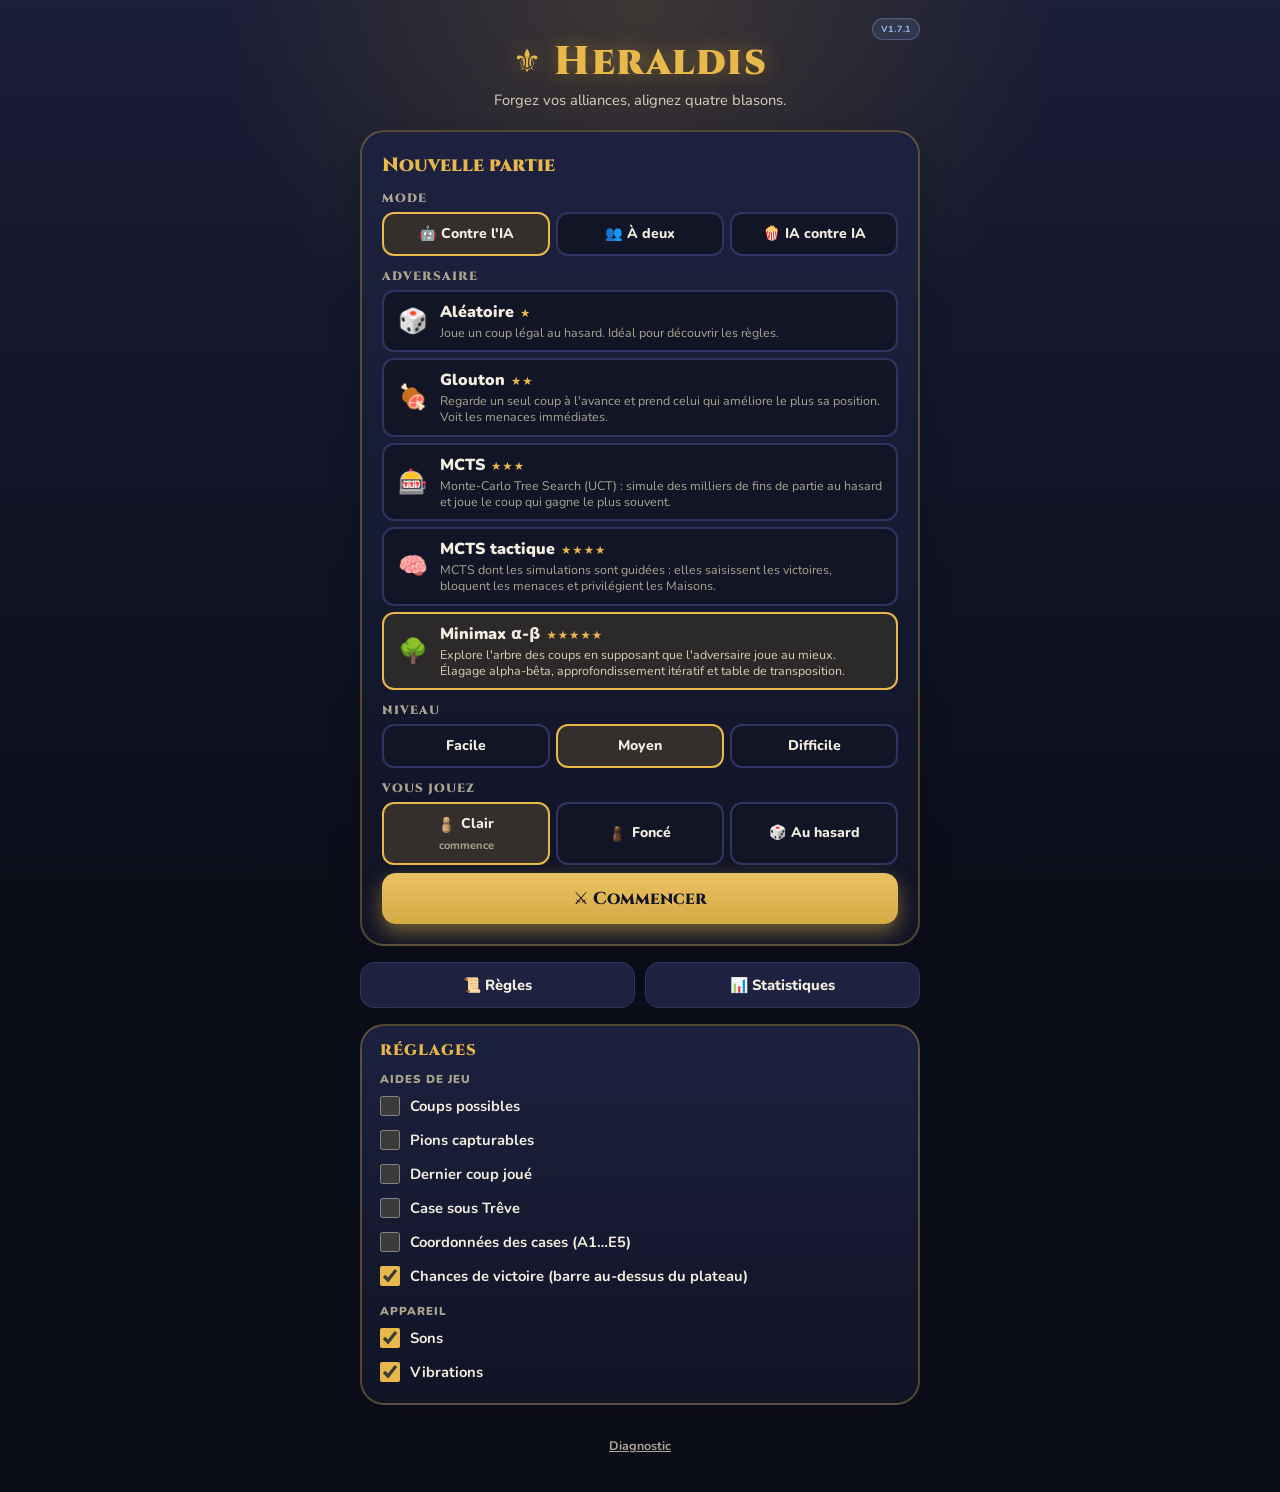
==== commit 18e8f7ba: "v1.7.1 : emblemes sous les pions, contours et barre plus nets - Alliances : les deux emblemes se sup" ====
--- a/app/index.html
+++ b/app/index.html
@@ -5,7 +5,7 @@
   <meta name="viewport" content="width=device-width, initial-scale=1.0, viewport-fit=cover">
   <title>Heraldis</title>
   <meta name="description" content="Heraldis — jeu d&#39;alignement héraldique à 2 joueurs, contre un ami ou l&#39;ordinateur.">
-  <meta name="app-version" content="v1.7.0">
+  <meta name="app-version" content="v1.7.1">
   <meta name="color-scheme" content="dark">
   <meta name="theme-color" content="#0B0D19">
   <meta name="mobile-web-app-capable" content="yes">
@@ -154,7 +154,7 @@
   </div>
 
   <div class="header">
-    <div class="version-badge" id="app-version">v1.7.0</div>
+    <div class="version-badge" id="app-version">v1.7.1</div>
     <h1><span class="fleur" aria-hidden="true">⚜</span> Heraldis</h1>
     <p>Forgez vos alliances, alignez quatre blasons.</p>
   </div>
--- a/app/app.css
+++ b/app/app.css
@@ -169,23 +169,22 @@
 .ai-info span:first-child { font-weight: 800; color: var(--ink-soft); }
 .ai-info.has-ai span { min-height: 1.35em; }
 
-/* Chances de victoire : barre erable / noyer, la part de Clair s'etire depuis
-   la gauche (transform : pas de relayout). */
+/* Chances de victoire : deux aplats francs (erable / noyer) separes d'un
+   trait net ; la part de Clair s'etire depuis la gauche. */
 .odds { display: flex; align-items: center; gap: 8px; width: 100%; margin-top: -4px; }
 .odds-t { font-size: 0.78rem; font-weight: 900; min-width: 3.1em; font-variant-numeric: tabular-nums; }
 .odds-t:first-child { text-align: right; color: #E6C48E; }
 .odds-t:last-child { color: #B98A62; }
 .odds-bar {
   position: relative; flex: 1; height: 10px; border-radius: 999px; overflow: hidden;
-  background: var(--walnut); box-shadow: inset 0 1px 2px rgba(0, 0, 0, 0.5), 0 0 0 1px rgba(0, 0, 0, 0.4);
+  background: #4A2B16; box-shadow: 0 0 0 1px rgba(0, 0, 0, 0.45);
 }
 .odds-fill {
-  position: absolute; inset: 0; background: var(--maple); transform-origin: left center;
-  transform: scaleX(0.5); transition: transform 0.6s ease;
-}
-.odds-bar::after {                                  /* repere des 50 % */
-  content: ''; position: absolute; left: 50%; top: 0; bottom: 0; width: 1px; background: rgba(0, 0, 0, 0.35);
-}
+  position: absolute; left: 0; top: 0; bottom: 0; width: 50%;
+  background: #E2BF84; border-right: 2px solid #140A03;
+  transition: width 0.6s ease;
+}
+.odds-fill.is-full { border-right: 0; }
 .odds.is-computing .odds-bar { opacity: 0.75; }
 
 /* -------------------------------------------------------------- Plateau */
@@ -256,8 +255,8 @@
 .sym .crest { display: block; background: linear-gradient(160deg, #EBCB7C 0%, #D6AE56 45%, #BF9440 75%, #CFA650 100%); }
 .cell--house .sym { font-size: calc(var(--bw) * 0.125); top: 50%; left: 50%; transform: translate(-50%, -50%); }
 .cell--alliance .sym { font-size: calc(var(--bw) * 0.074); }
-.cell--alliance .sym:nth-of-type(1) { top: 5%; left: 5%; }
-.cell--alliance .sym:nth-of-type(2) { bottom: 5%; right: 5%; }
+.cell--alliance .sym--1 { top: 5%; left: 5%; }
+.cell--alliance .sym--2 { bottom: 5%; right: 5%; }
 
 /* Pion en bois tourne, debout (sprite SVG #pawn-1 / #pawn-2, genere par
    tools/make-pawns.py). Son point de contact au sol (50,90 sur 100x120, soit
@@ -299,8 +298,9 @@
 .cell.is-locked::before { background: rgba(8, 9, 16, 0.62); }
 /* Dernier coup : anneau blanc sur le pion (l'or est reserve aux Maisons). */
 .board.show-last .cell.is-last .piece .pawn use { filter: url(#pw-outline-last); }
-.cell.is-win { outline: 3px solid var(--green); outline-offset: -3px; box-shadow: inset 0 0 22px var(--green), var(--lip); }
-.cell.is-hint { outline: 4px solid var(--blue); outline-offset: -4px; box-shadow: inset 0 0 18px var(--blue), var(--lip); }
+/* Vainqueur / conseil : contour net, sans halo. */
+.cell.is-win { outline: 3px solid var(--green); outline-offset: -3px; }
+.cell.is-hint { outline: 3px solid var(--blue); outline-offset: -3px; }
 .truce {
   position: absolute; z-index: 3; top: 3%; right: 5%; font-size: calc(var(--bw) * 0.042);
   filter: drop-shadow(0 1px 2px rgba(0, 0, 0, 0.8));
@@ -310,7 +310,7 @@
   font-size: 0.6rem; font-weight: 900; color: rgba(255, 255, 255, 0.75); text-shadow: 0 1px 2px #000;
 }
 body.show-coords .coord { display: block; }
-body.show-coords .cell--alliance .sym:nth-of-type(2) { bottom: 8%; }
+body.show-coords .cell--alliance .sym--2 { bottom: 8%; }
 
 .board.is-busy .cell { cursor: progress; }
 
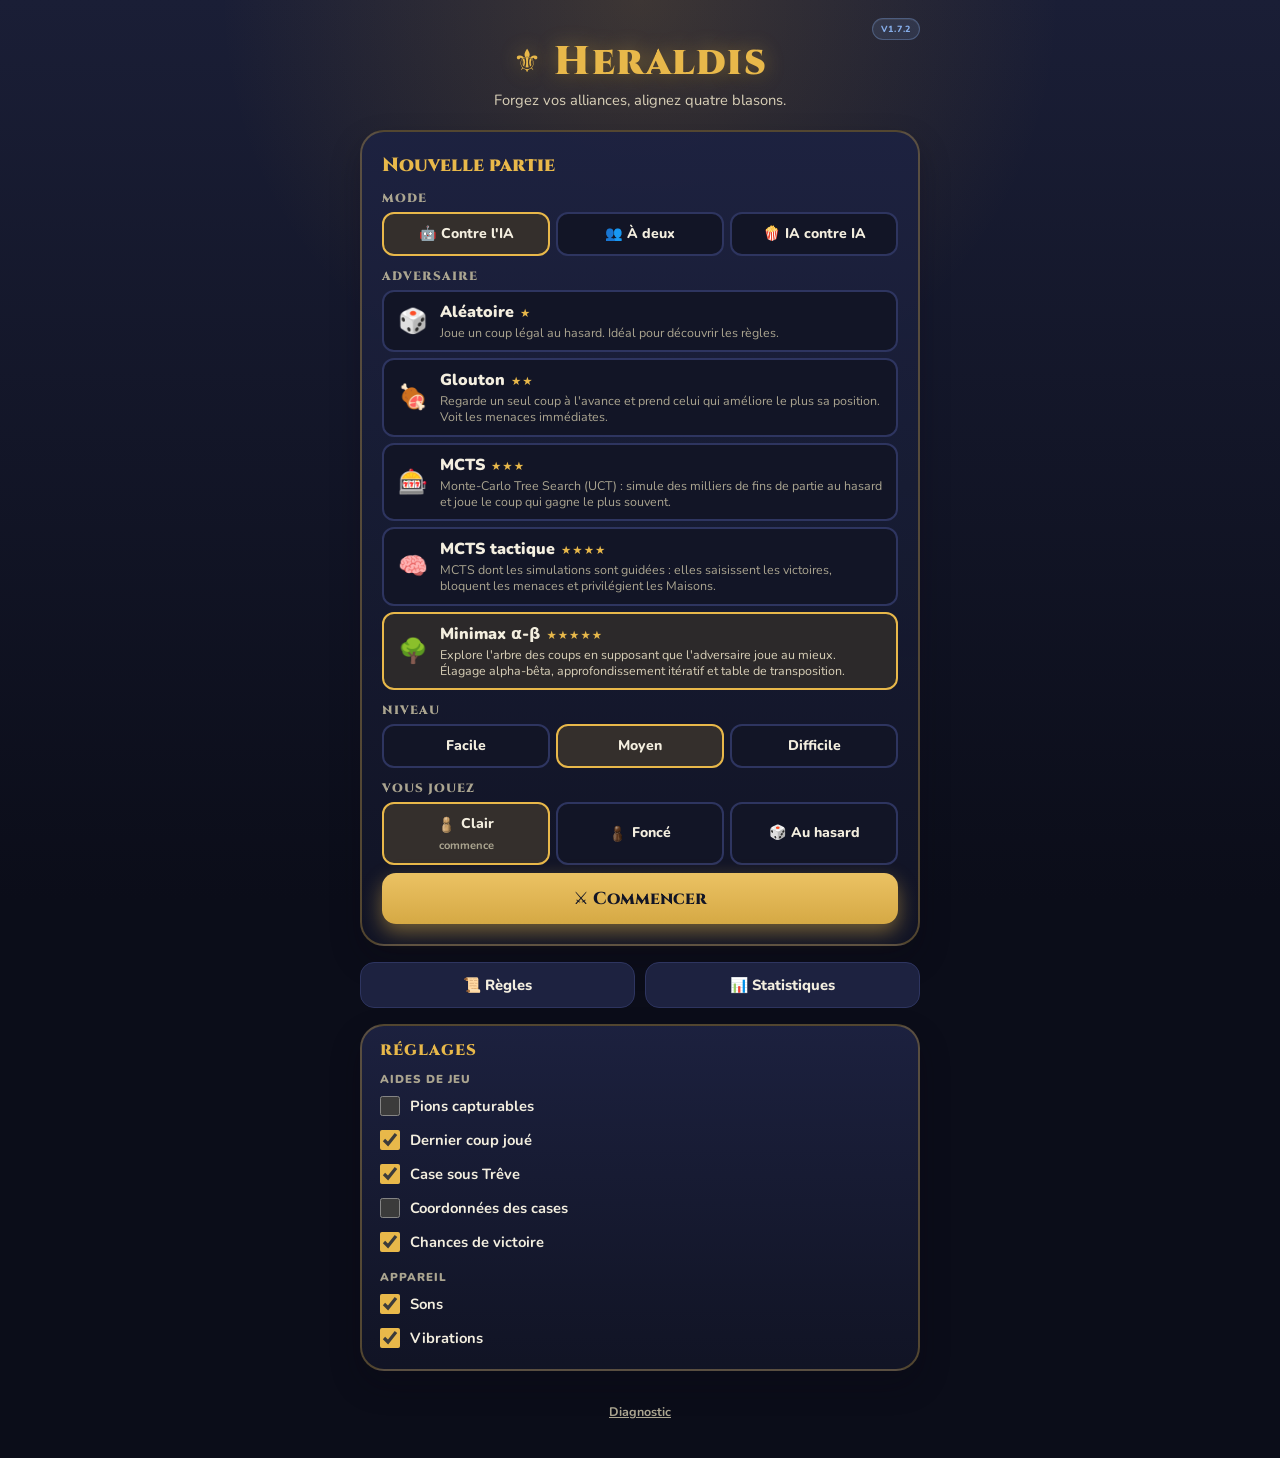
==== commit 9fa8c54d: "v1.7.2 : regles en PDF, aides par defaut, nettoyage - Bouton « Regles en PDF » (1 page A4, sans la s" ====
--- a/app/index.html
+++ b/app/index.html
@@ -5,7 +5,7 @@
   <meta name="viewport" content="width=device-width, initial-scale=1.0, viewport-fit=cover">
   <title>Heraldis</title>
   <meta name="description" content="Heraldis — jeu d&#39;alignement héraldique à 2 joueurs, contre un ami ou l&#39;ordinateur.">
-  <meta name="app-version" content="v1.7.1">
+  <meta name="app-version" content="v1.7.2">
   <meta name="color-scheme" content="dark">
   <meta name="theme-color" content="#0B0D19">
   <meta name="mobile-web-app-capable" content="yes">
@@ -135,6 +135,7 @@
   <symbol id="i-back" viewBox="0 0 24 24"><path d="M19 12H5M11 6l-6 6 6 6"/></symbol>
   <symbol id="i-replay" viewBox="0 0 24 24"><path d="M20 12a8 8 0 1 1-2.34-5.66L20 8.5M20 3.5v5h-5"/></symbol>
   <symbol id="i-undo" viewBox="0 0 24 24"><path d="M9 14 4 9l5-5M4 9h10.5a5.5 5.5 0 0 1 0 11H11"/></symbol>
+  <symbol id="i-download" viewBox="0 0 24 24"><path d="M12 4v11M7 10.5l5 5 5-5M5 19.5h14"/></symbol>
   <symbol id="i-close" viewBox="0 0 24 24"><path d="M18 6 6 18M6 6l12 12"/></symbol>
   <symbol id="i-pause" viewBox="0 0 24 24"><path d="M9 5v14M15 5v14"/></symbol>
   <symbol id="i-play" viewBox="0 0 24 24"><path d="M7 4.5v15l12.5-7.5z"/></symbol>
@@ -154,7 +155,7 @@
   </div>
 
   <div class="header">
-    <div class="version-badge" id="app-version">v1.7.1</div>
+    <div class="version-badge" id="app-version">v1.7.2</div>
     <h1><span class="fleur" aria-hidden="true">⚜</span> Heraldis</h1>
     <p>Forgez vos alliances, alignez quatre blasons.</p>
   </div>
@@ -218,12 +219,11 @@
     <section class="panel panel--compact" aria-labelledby="settings-title">
       <h2 id="settings-title" class="h-small">Réglages</h2>
       <p class="settings-sub">Aides de jeu</p>
-      <label class="toggle"><input type="checkbox" id="set-hints"><span>Coups possibles</span></label>
       <label class="toggle"><input type="checkbox" id="set-captures"><span>Pions capturables</span></label>
-      <label class="toggle"><input type="checkbox" id="set-last"><span>Dernier coup joué</span></label>
-      <label class="toggle"><input type="checkbox" id="set-truce"><span>Case sous Trêve</span></label>
-      <label class="toggle"><input type="checkbox" id="set-coords"><span>Coordonnées des cases (A1…E5)</span></label>
-      <label class="toggle"><input type="checkbox" id="set-odds" checked><span>Chances de victoire (barre au-dessus du plateau)</span></label>
+      <label class="toggle"><input type="checkbox" id="set-last" checked><span>Dernier coup joué</span></label>
+      <label class="toggle"><input type="checkbox" id="set-truce" checked><span>Case sous Trêve</span></label>
+      <label class="toggle"><input type="checkbox" id="set-coords"><span>Coordonnées des cases</span></label>
+      <label class="toggle"><input type="checkbox" id="set-odds" checked><span>Chances de victoire</span></label>
       <p class="settings-sub">Appareil</p>
       <label class="toggle"><input type="checkbox" id="set-sound" checked><span>Sons</span></label>
       <label class="toggle"><input type="checkbox" id="set-haptic" checked><span>Vibrations</span></label>
@@ -338,14 +338,17 @@
       <p>On ne peut pas reprendre <strong>immédiatement</strong> une case que l'adversaire vient de vous prendre.
         Il faut jouer ailleurs ce tour-ci ; la reprise redevient possible ensuite.</p>
 
+      <div class="rules-app">
       <h3>Dans l'application</h3>
       <ul>
         <li>Les symboles allumés sous chaque joueur indiquent les Maisons qu'il possède.</li>
-        <li>Dans les réglages, des aides de jeu (désactivées par défaut) signalent les coups possibles, les pions capturables (contour rouge), le dernier coup (contour blanc) et la case sous Trêve 🏳️.</li>
+        <li>Dans les réglages, des aides de jeu (à activer ou non) signalent le dernier coup (contour blanc), la case sous Trêve 🏳️, les pions capturables (contour rouge) et les coordonnées des cases.</li>
         <li>La barre au-dessus du plateau estime les chances de victoire de chaque joueur (calculée par l'ordinateur après chaque coup).</li>
         <li>« Conseil » demande à l'IA Minimax le coup qu'elle jouerait à votre place.</li>
       </ul>
+      </div>
     </section>
+    <a class="btn btn--soft" id="rules-pdf" href="regles-heraldis.pdf" download="Heraldis - Règles du jeu.pdf"><svg class="ico" aria-hidden="true"><use href="#i-download"/></svg><span>Règles en PDF</span></a>
     <button class="btn btn--soft" id="rules-back-btn" type="button"><svg class="ico" aria-hidden="true"><use href="#i-back"/></svg><span>Retour</span></button>
   </div>
 
--- a/app/app.css
+++ b/app/app.css
@@ -82,6 +82,7 @@
   .btn--soft:hover { border-color: var(--gold); }
 }
 .btn--soft:disabled { opacity: 0.4; cursor: not-allowed; }
+a.btn { text-decoration: none; }                  /* lien presente comme un bouton (Regles en PDF) */
 .btn--wide { width: 100%; margin-top: 8px; padding: 14px; font-size: 1.08rem; }
 .btn--resume {
   width: 100%; background: color-mix(in srgb, var(--green) 18%, var(--card));
@@ -281,11 +282,6 @@
 }
 
 .cell.is-playable { cursor: pointer; }
-.board.show-moves .cell.is-playable:not(.has-piece)::after {
-  content: ''; position: absolute; z-index: 1; top: 50%; left: 50%;
-  width: 11%; height: 11%; border-radius: 50%; transform: translate(-50%, -50%);
-  background: rgba(255, 255, 255, 0.55); box-shadow: 0 0 0 2px rgba(0, 0, 0, 0.25), 0 0 6px rgba(255, 255, 255, 0.4);
-}
 @media (hover: hover) and (pointer: fine) {
   .cell.is-playable:hover { box-shadow: inset 0 0 0 3px #fff, var(--lip); }
 }
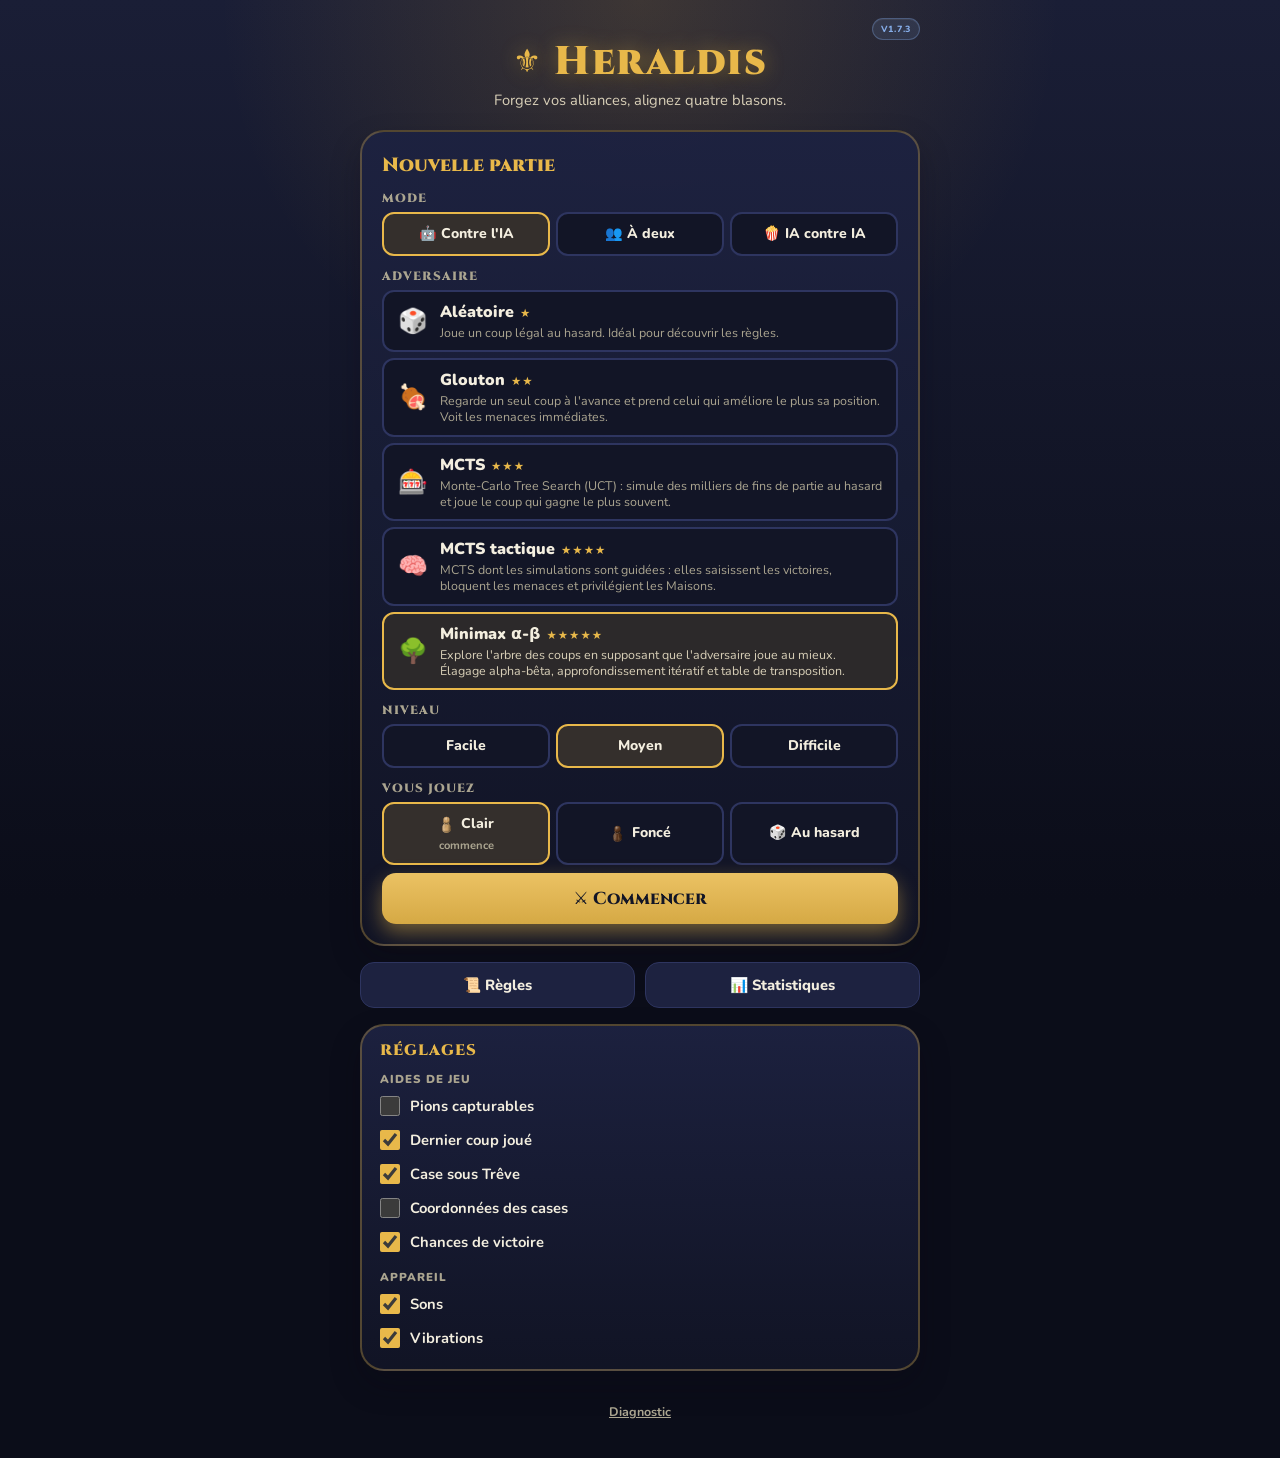
==== commit 7e43da6f: "v1.7.3 : moteur 1.2.1 (diagnostic) Le diagnostic ne signale plus comme alerte l'ecart HTML/JS aussit" ====
--- a/app/index.html
+++ b/app/index.html
@@ -5,7 +5,7 @@
   <meta name="viewport" content="width=device-width, initial-scale=1.0, viewport-fit=cover">
   <title>Heraldis</title>
   <meta name="description" content="Heraldis — jeu d&#39;alignement héraldique à 2 joueurs, contre un ami ou l&#39;ordinateur.">
-  <meta name="app-version" content="v1.7.2">
+  <meta name="app-version" content="v1.7.3">
   <meta name="color-scheme" content="dark">
   <meta name="theme-color" content="#0B0D19">
   <meta name="mobile-web-app-capable" content="yes">
@@ -155,7 +155,7 @@
   </div>
 
   <div class="header">
-    <div class="version-badge" id="app-version">v1.7.2</div>
+    <div class="version-badge" id="app-version">v1.7.3</div>
     <h1><span class="fleur" aria-hidden="true">⚜</span> Heraldis</h1>
     <p>Forgez vos alliances, alignez quatre blasons.</p>
   </div>
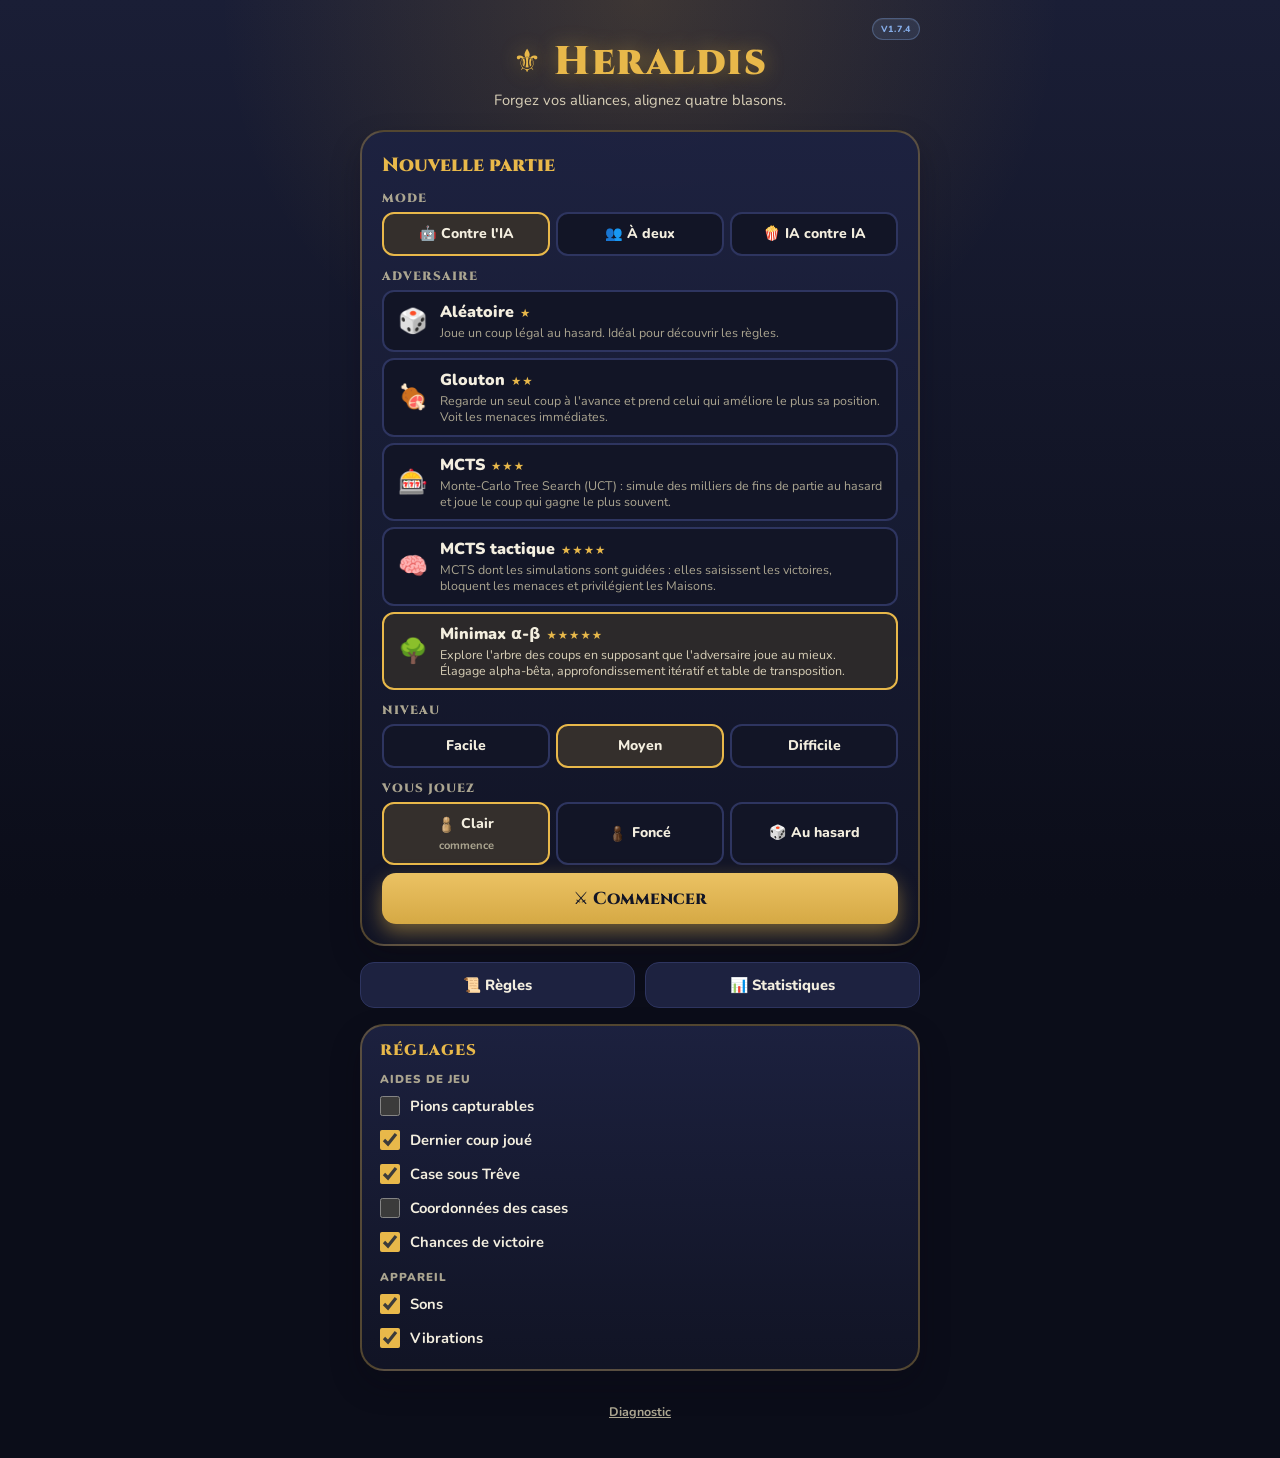
==== commit d04c02bb: "v1.7.4 : pas de plantage de l'ancien script pendant la mise a jour L'option « Coups possibles » reti" ====
--- a/app/index.html
+++ b/app/index.html
@@ -5,7 +5,7 @@
   <meta name="viewport" content="width=device-width, initial-scale=1.0, viewport-fit=cover">
   <title>Heraldis</title>
   <meta name="description" content="Heraldis — jeu d&#39;alignement héraldique à 2 joueurs, contre un ami ou l&#39;ordinateur.">
-  <meta name="app-version" content="v1.7.3">
+  <meta name="app-version" content="v1.7.4">
   <meta name="color-scheme" content="dark">
   <meta name="theme-color" content="#0B0D19">
   <meta name="mobile-web-app-capable" content="yes">
@@ -155,7 +155,7 @@
   </div>
 
   <div class="header">
-    <div class="version-badge" id="app-version">v1.7.3</div>
+    <div class="version-badge" id="app-version">v1.7.4</div>
     <h1><span class="fleur" aria-hidden="true">⚜</span> Heraldis</h1>
     <p>Forgez vos alliances, alignez quatre blasons.</p>
   </div>
@@ -222,6 +222,10 @@
       <label class="toggle"><input type="checkbox" id="set-captures"><span>Pions capturables</span></label>
       <label class="toggle"><input type="checkbox" id="set-last" checked><span>Dernier coup joué</span></label>
       <label class="toggle"><input type="checkbox" id="set-truce" checked><span>Case sous Trêve</span></label>
+      <!-- Ancienne option « Coups possibles » (retiree en v1.7.2). Element garde,
+           invisible : pendant une mise a jour, l'ancien script (v1.7.1 et avant)
+           le cherche encore. Ne jamais retirer un identifiant (engine/README.md). -->
+      <input type="checkbox" id="set-hints" hidden aria-hidden="true" tabindex="-1">
       <label class="toggle"><input type="checkbox" id="set-coords"><span>Coordonnées des cases</span></label>
       <label class="toggle"><input type="checkbox" id="set-odds" checked><span>Chances de victoire</span></label>
       <p class="settings-sub">Appareil</p>
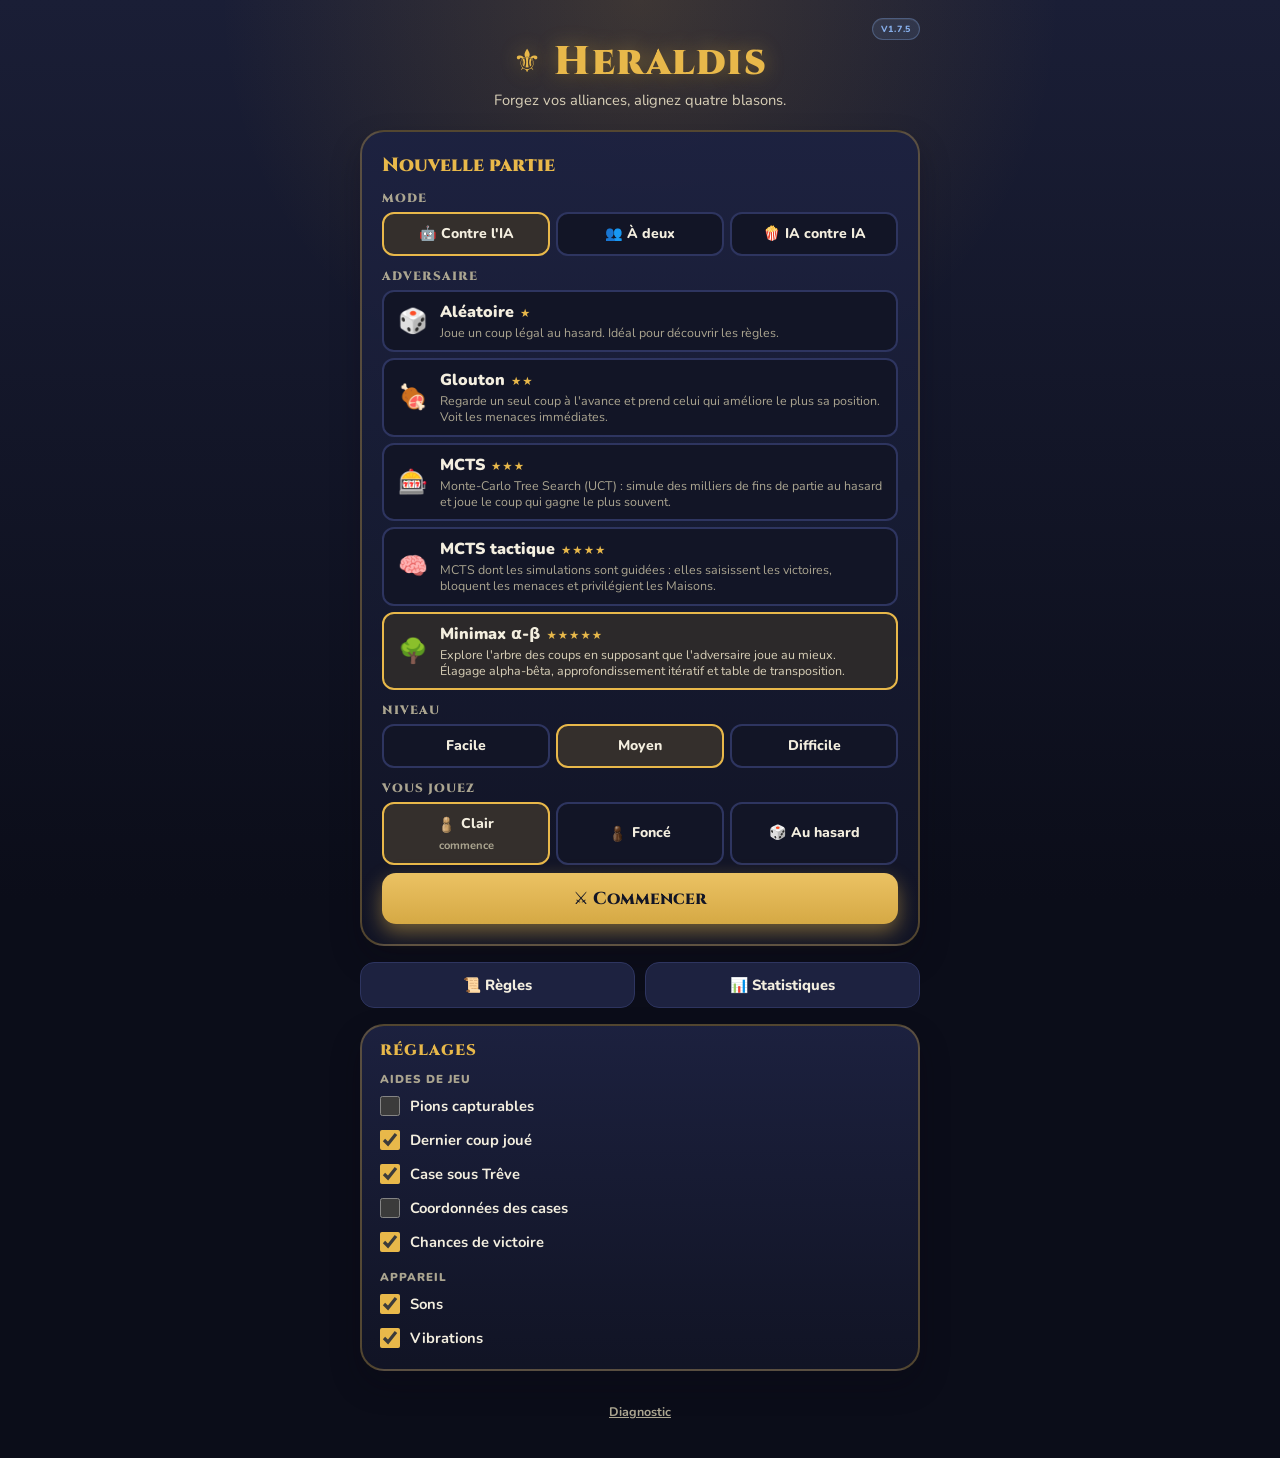
==== commit 5066a99d: "v1.7.5 : fluidite sur telephone (moteur 1.2.2) Mesure sur telephone simule (CPU /6, ecran 2,75x) : l" ====
--- a/app/index.html
+++ b/app/index.html
@@ -5,7 +5,7 @@
   <meta name="viewport" content="width=device-width, initial-scale=1.0, viewport-fit=cover">
   <title>Heraldis</title>
   <meta name="description" content="Heraldis — jeu d&#39;alignement héraldique à 2 joueurs, contre un ami ou l&#39;ordinateur.">
-  <meta name="app-version" content="v1.7.4">
+  <meta name="app-version" content="v1.7.5">
   <meta name="color-scheme" content="dark">
   <meta name="theme-color" content="#0B0D19">
   <meta name="mobile-web-app-capable" content="yes">
@@ -155,7 +155,7 @@
   </div>
 
   <div class="header">
-    <div class="version-badge" id="app-version">v1.7.4</div>
+    <div class="version-badge" id="app-version">v1.7.5</div>
     <h1><span class="fleur" aria-hidden="true">⚜</span> Heraldis</h1>
     <p>Forgez vos alliances, alignez quatre blasons.</p>
   </div>
--- a/app/app.css
+++ b/app/app.css
@@ -61,6 +61,9 @@
 body.play-active .header h1 { font-size: 1.25rem; text-shadow: none; }
 body.play-active .header p { display: none; }
 body.play-active .container { gap: 12px; }
+/* En partie, le plateau cache presque tout le ciel : etoiles figees (chaque
+   cycle de scintillement coute un petit recalcul de styles sur telephone). */
+body.play-active .star { animation-play-state: paused; opacity: 0.7; }
 
 h2 { font-size: 1.2rem; font-weight: 900; color: var(--gold); }
 .h-small { font-size: 0.95rem; text-transform: uppercase; letter-spacing: 1px; margin-bottom: 6px; }
@@ -180,10 +183,10 @@
   position: relative; flex: 1; height: 10px; border-radius: 999px; overflow: hidden;
   background: #4A2B16; box-shadow: 0 0 0 1px rgba(0, 0, 0, 0.45);
 }
-.odds-fill {
-  position: absolute; left: 0; top: 0; bottom: 0; width: 50%;
+.odds-fill {                     /* glisse (transform, sur le GPU) au lieu de changer de largeur */
+  position: absolute; left: 0; top: 0; bottom: 0; width: 100%;
   background: #E2BF84; border-right: 2px solid #140A03;
-  transition: width 0.6s ease;
+  transform: translateX(-50%); transition: transform 0.6s ease;
 }
 .odds-fill.is-full { border-right: 0; }
 .odds.is-computing .odds-bar { opacity: 0.75; }
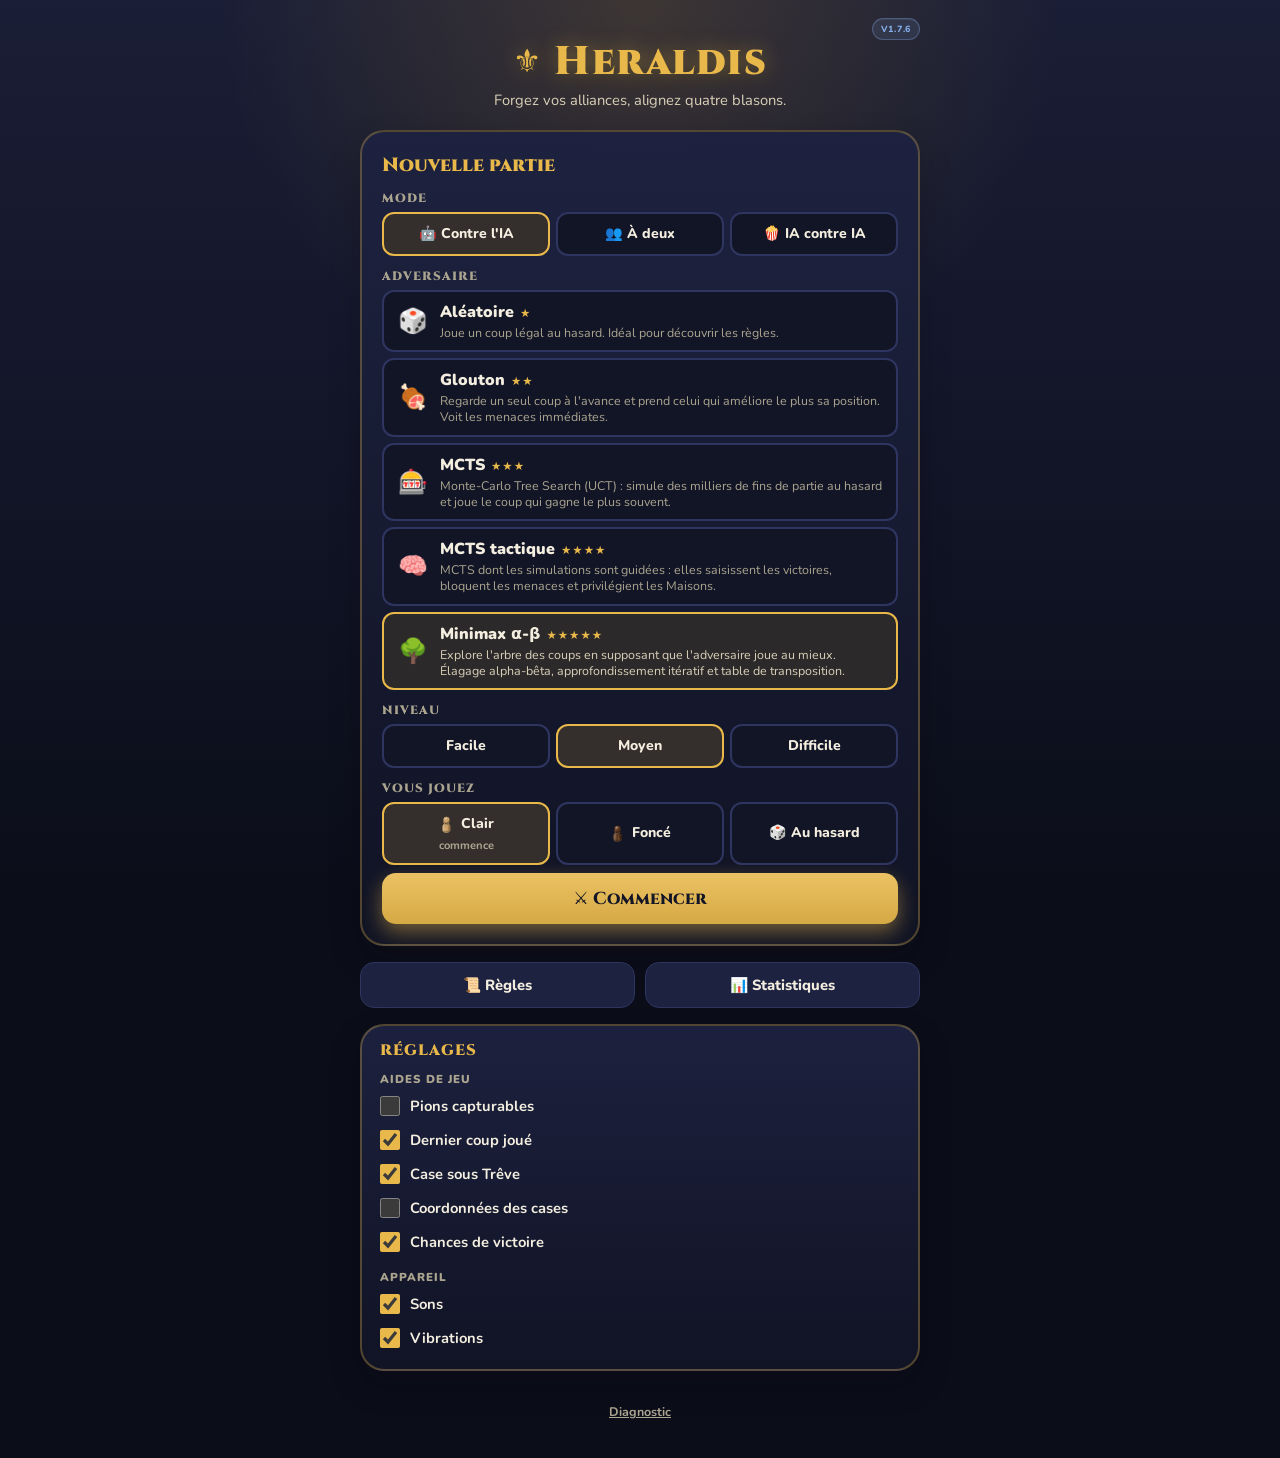
==== commit d16be88e: "v1.7.6 : double indication dernier coup / capturable Quand le dernier coup adverse est aussi captura" ====
--- a/app/index.html
+++ b/app/index.html
@@ -5,7 +5,7 @@
   <meta name="viewport" content="width=device-width, initial-scale=1.0, viewport-fit=cover">
   <title>Heraldis</title>
   <meta name="description" content="Heraldis — jeu d&#39;alignement héraldique à 2 joueurs, contre un ami ou l&#39;ordinateur.">
-  <meta name="app-version" content="v1.7.5">
+  <meta name="app-version" content="v1.7.6">
   <meta name="color-scheme" content="dark">
   <meta name="theme-color" content="#0B0D19">
   <meta name="mobile-web-app-capable" content="yes">
@@ -40,6 +40,16 @@
     <filter id="pw-outline-cap" x="-10%" y="-10%" width="120%" height="120%">
       <feMorphology in="SourceAlpha" operator="dilate" radius="3.2" result="d"/>
       <feFlood flood-color="#EF6A5E"/><feComposite in2="d" operator="in" result="o"/>
+      <feMerge><feMergeNode in="o"/><feMergeNode in="SourceGraphic"/></feMerge>
+    </filter>
+    <!-- dernier coup ET capturable : contour parti, blanc a gauche, rouge a droite
+         (coupe sur l'axe du pion, x = 50 dans le viewBox) -->
+    <filter id="pw-outline-both" x="-10%" y="-10%" width="120%" height="120%">
+      <feMorphology in="SourceAlpha" operator="dilate" radius="3.2" result="d"/>
+      <feFlood flood-color="#FFFFFF" x="-20" y="-20" width="70" height="160" result="w"/>
+      <feFlood flood-color="#EF6A5E" x="50" y="-20" width="70" height="160" result="r"/>
+      <feMerge result="f"><feMergeNode in="w"/><feMergeNode in="r"/></feMerge>
+      <feComposite in="f" in2="d" operator="in" result="o"/>
       <feMerge><feMergeNode in="o"/><feMergeNode in="SourceGraphic"/></feMerge>
     </filter>
     <filter id="pw-soft" x="-30%" y="-100%" width="160%" height="300%"><feGaussianBlur stdDeviation="1.4"/></filter>
@@ -155,7 +165,7 @@
   </div>
 
   <div class="header">
-    <div class="version-badge" id="app-version">v1.7.5</div>
+    <div class="version-badge" id="app-version">v1.7.6</div>
     <h1><span class="fleur" aria-hidden="true">⚜</span> Heraldis</h1>
     <p>Forgez vos alliances, alignez quatre blasons.</p>
   </div>
@@ -291,6 +301,7 @@
       <span><i class="lg lg--house"></i> Maison : immunisée</span>
       <span data-pref="lastMove"><i class="lg lg--last"></i> Dernier coup</span>
       <span data-pref="captures"><i class="lg lg--cap"></i> Capturable</span>
+      <span data-pref="lastMove captures"><i class="lg lg--both"></i> Dernier coup capturable</span>
       <span data-pref="truce">🏳️ Trêve</span>
     </div>
 
@@ -346,7 +357,7 @@
       <h3>Dans l'application</h3>
       <ul>
         <li>Les symboles allumés sous chaque joueur indiquent les Maisons qu'il possède.</li>
-        <li>Dans les réglages, des aides de jeu (à activer ou non) signalent le dernier coup (contour blanc), la case sous Trêve 🏳️, les pions capturables (contour rouge) et les coordonnées des cases.</li>
+        <li>Dans les réglages, des aides de jeu (à activer ou non) signalent le dernier coup (contour blanc), la case sous Trêve 🏳️, les pions capturables (contour rouge ; moitié blanc, moitié rouge quand le dernier coup adverse est capturable) et les coordonnées des cases.</li>
         <li>La barre au-dessus du plateau estime les chances de victoire de chaque joueur (calculée par l'ordinateur après chaque coup).</li>
         <li>« Conseil » demande à l'IA Minimax le coup qu'elle jouerait à votre place.</li>
       </ul>
--- a/app/app.css
+++ b/app/app.css
@@ -297,6 +297,9 @@
 .cell.is-locked::before { background: rgba(8, 9, 16, 0.62); }
 /* Dernier coup : anneau blanc sur le pion (l'or est reserve aux Maisons). */
 .board.show-last .cell.is-last .piece .pawn use { filter: url(#pw-outline-last); }
+/* Les deux a la fois (le coup adverse que l'on peut reprendre) : contour parti
+   blanc / rouge. Plus specifique que les deux regles ci-dessus. */
+.board.show-last.show-captures .cell.is-last.is-capturable .piece .pawn use { filter: url(#pw-outline-both); }
 /* Vainqueur / conseil : contour net, sans halo. */
 .cell.is-win { outline: 3px solid var(--green); outline-offset: -3px; }
 .cell.is-hint { outline: 3px solid var(--blue); outline-offset: -3px; }
@@ -337,6 +340,10 @@
 .lg--house { box-shadow: inset 0 0 0 2px var(--gold); background: var(--card); }
 .lg--last { border-radius: 50%; box-shadow: 0 0 0 2px #FFF; background: var(--maple); }
 .lg--cap { border-radius: 50%; box-shadow: 0 0 0 2px var(--red); background: var(--walnut); }
+.lg--both {                                        /* anneau parti : blanc a gauche, rouge a droite */
+  width: 16px; height: 16px; margin: -2px; border-radius: 50%; border: 2px solid transparent;
+  background: var(--walnut) padding-box, linear-gradient(90deg, #FFF 50%, var(--red) 50%) border-box;
+}
 
 .log { width: 100%; font-size: 0.85rem; color: var(--ink-soft); }
 .log summary { cursor: pointer; font-weight: 800; color: var(--ink-dim); text-align: center; padding: 6px; }
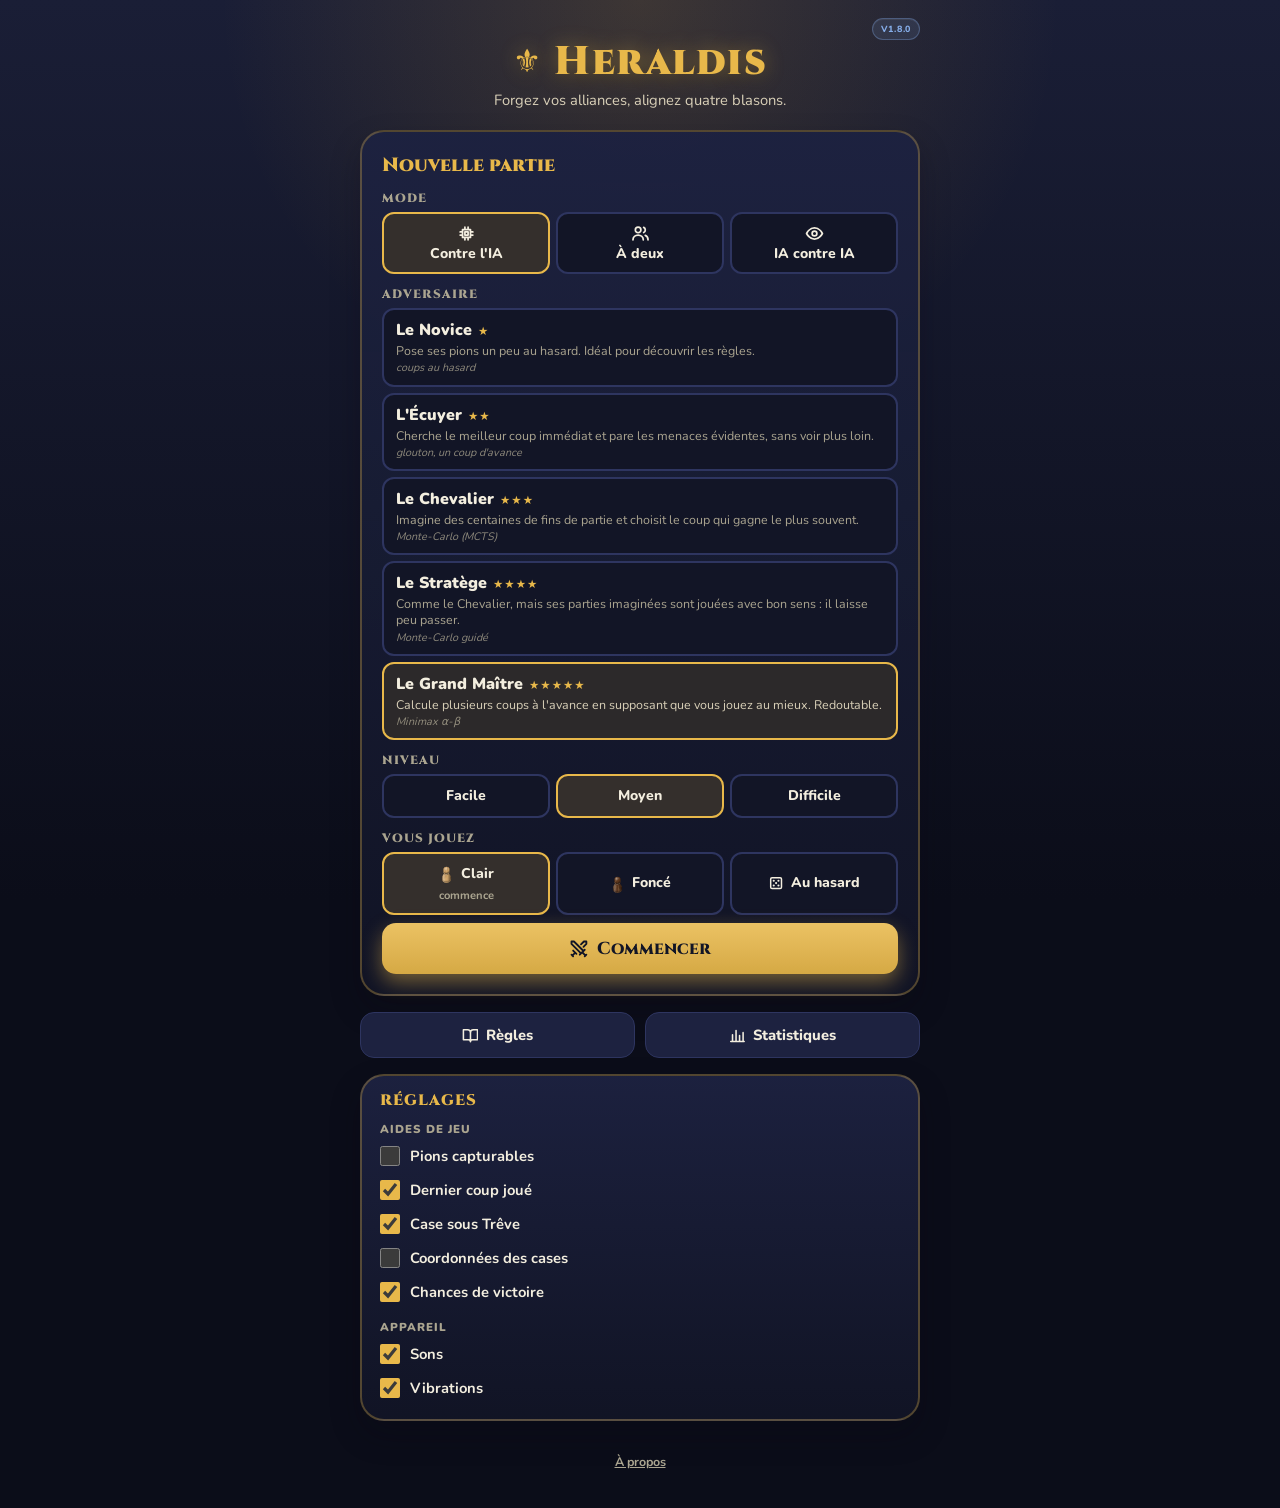
==== commit e9c0072f: "v1.8.0 : version de presentation (editeurs) - Adversaires presentes en personnages (le Novice, l'Ecu" ====
--- a/app/index.html
+++ b/app/index.html
@@ -5,7 +5,8 @@
   <meta name="viewport" content="width=device-width, initial-scale=1.0, viewport-fit=cover">
   <title>Heraldis</title>
   <meta name="description" content="Heraldis — jeu d&#39;alignement héraldique à 2 joueurs, contre un ami ou l&#39;ordinateur.">
-  <meta name="app-version" content="v1.7.6">
+  <meta name="author" content="Jean-Sébastien MERMIN">
+  <meta name="app-version" content="v1.8.0">
   <meta name="color-scheme" content="dark">
   <meta name="theme-color" content="#0B0D19">
   <meta name="mobile-web-app-capable" content="yes">
@@ -145,6 +146,16 @@
   <symbol id="i-back" viewBox="0 0 24 24"><path d="M19 12H5M11 6l-6 6 6 6"/></symbol>
   <symbol id="i-replay" viewBox="0 0 24 24"><path d="M20 12a8 8 0 1 1-2.34-5.66L20 8.5M20 3.5v5h-5"/></symbol>
   <symbol id="i-undo" viewBox="0 0 24 24"><path d="M9 14 4 9l5-5M4 9h10.5a5.5 5.5 0 0 1 0 11H11"/></symbol>
+  <symbol id="i-ai" viewBox="0 0 24 24"><path d="M7 7h10v10H7zM10 4v3M14 4v3M10 17v3M14 17v3M4 10h3M4 14h3M17 10h3M17 14h3"/><path d="M10 10h4v4h-4z"/></symbol>
+  <symbol id="i-duo" viewBox="0 0 24 24"><path d="M9 11a3.5 3.5 0 1 0 0-7 3.5 3.5 0 0 0 0 7zM2.5 20c0-3.6 2.9-6 6.5-6s6.5 2.4 6.5 6M16 4.3a3.5 3.5 0 0 1 0 6.4M18 14.4c2.1.7 3.5 2.8 3.5 5.6"/></symbol>
+  <symbol id="i-eye" viewBox="0 0 24 24"><path d="M2 12s3.6-7 10-7 10 7 10 7-3.6 7-10 7-10-7-10-7zM12 15a3 3 0 1 0 0-6 3 3 0 0 0 0 6z"/></symbol>
+  <symbol id="i-dice" viewBox="0 0 24 24"><path d="M6 4h12a2 2 0 0 1 2 2v12a2 2 0 0 1-2 2H6a2 2 0 0 1-2-2V6a2 2 0 0 1 2-2z"/><path d="M8.5 8.5h.01M15.5 8.5h.01M12 12h.01M8.5 15.5h.01M15.5 15.5h.01" stroke-width="3.2"/></symbol>
+  <symbol id="i-swords" viewBox="0 0 24 24"><path d="M14.5 17.5 3 6V3h3l11.5 11.5M13 19l6-6M16 16l4 4M19 21l2-2M14.5 6.5 18 3h3v3l-3.5 3.5M5 14l4 4M7 17l-3 3M3 19l2 2"/></symbol>
+  <symbol id="i-book" viewBox="0 0 24 24"><path d="M2 4h6a4 4 0 0 1 4 4v13a3 3 0 0 0-3-3H2zM22 4h-6a4 4 0 0 0-4 4v13a3 3 0 0 1 3-3h7z"/></symbol>
+  <symbol id="i-chart" viewBox="0 0 24 24"><path d="M5 20V11M10 20V5M15 20v-8M20 20V8M2.5 20.5h19"/></symbol>
+  <symbol id="i-crown" viewBox="0 0 24 24"><path d="M4 19h16M4.5 16 3 7l5.5 4L12 4l3.5 7L21 7l-1.5 9z"/></symbol>
+  <symbol id="i-info" viewBox="0 0 24 24"><path d="M12 21.5a9.5 9.5 0 1 0 0-19 9.5 9.5 0 0 0 0 19zM12 11v6M12 7.5h.01"/></symbol>
+  <symbol id="i-flag" viewBox="0 0 24 24"><path d="M5 21.5V3"/><path d="M5 3.8h13l-2.8 4.6L18 13H5z" fill="currentColor"/></symbol>
   <symbol id="i-download" viewBox="0 0 24 24"><path d="M12 4v11M7 10.5l5 5 5-5M5 19.5h14"/></symbol>
   <symbol id="i-close" viewBox="0 0 24 24"><path d="M18 6 6 18M6 6l12 12"/></symbol>
   <symbol id="i-pause" viewBox="0 0 24 24"><path d="M9 5v14M15 5v14"/></symbol>
@@ -159,13 +170,13 @@
 
 <main class="container" id="main">
   <div class="install-row" id="install-row" hidden>
-    <button class="install-btn" id="install-btn" type="button" aria-label="Installer l'application">📲 Installer l'appli</button>
+    <button class="install-btn" id="install-btn" type="button" aria-label="Installer l'application"><svg class="ico" aria-hidden="true"><use href="#i-download"/></svg> Installer l'appli</button>
     <button class="install-dismiss" id="install-dismiss" type="button">Masquer</button>
     <p class="install-hint" id="install-hint" role="status" hidden></p>
   </div>
 
   <div class="header">
-    <div class="version-badge" id="app-version">v1.7.6</div>
+    <div class="version-badge" id="app-version">v1.8.0</div>
     <h1><span class="fleur" aria-hidden="true">⚜</span> Heraldis</h1>
     <p>Forgez vos alliances, alignez quatre blasons.</p>
   </div>
@@ -180,9 +191,9 @@
       <fieldset class="field">
         <legend>Mode</legend>
         <div class="seg" id="mode-seg">
-          <label><input type="radio" name="mode" value="ai" checked><span>🤖 Contre l'IA</span></label>
-          <label><input type="radio" name="mode" value="duo"><span>👥 À deux</span></label>
-          <label><input type="radio" name="mode" value="demo"><span>🍿 IA contre IA</span></label>
+          <label><input type="radio" name="mode" value="ai" checked><span><svg class="ico" aria-hidden="true"><use href="#i-ai"/></svg> Contre l'IA</span></label>
+          <label><input type="radio" name="mode" value="duo"><span><svg class="ico" aria-hidden="true"><use href="#i-duo"/></svg> À deux</span></label>
+          <label><input type="radio" name="mode" value="demo"><span><svg class="ico" aria-hidden="true"><use href="#i-eye"/></svg> IA contre IA</span></label>
         </div>
       </fieldset>
 
@@ -200,7 +211,7 @@
           <div class="seg" id="side-seg">
             <label><input type="radio" name="side" value="1" checked><span><svg class="dot" viewBox="0 0 100 120" aria-hidden="true"><use href="#pawn-1"/></svg> Clair <small>commence</small></span></label>
             <label><input type="radio" name="side" value="2"><span><svg class="dot" viewBox="0 0 100 120" aria-hidden="true"><use href="#pawn-2"/></svg> Foncé</span></label>
-            <label><input type="radio" name="side" value="0"><span>🎲 Au hasard</span></label>
+            <label><input type="radio" name="side" value="0"><span><svg class="ico" aria-hidden="true"><use href="#i-dice"/></svg> Au hasard</span></label>
           </div>
         </fieldset>
       </div>
@@ -218,12 +229,12 @@
 
       <p class="field-note" id="opt-duo" hidden>Deux joueurs sur le même appareil : passez-vous l'écran à chaque tour.</p>
 
-      <button class="btn btn--primary btn--wide" id="start-btn" type="button">⚔ Commencer</button>
+      <button class="btn btn--primary btn--wide" id="start-btn" type="button"><svg class="ico" aria-hidden="true"><use href="#i-swords"/></svg><span>Commencer</span></button>
     </section>
 
     <div class="home-links">
-      <button class="btn btn--soft" id="rules-btn" type="button">📜 Règles</button>
-      <button class="btn btn--soft" id="stats-btn" type="button">📊 Statistiques</button>
+      <button class="btn btn--soft" id="rules-btn" type="button"><svg class="ico" aria-hidden="true"><use href="#i-book"/></svg><span>Règles</span></button>
+      <button class="btn btn--soft" id="stats-btn" type="button"><svg class="ico" aria-hidden="true"><use href="#i-chart"/></svg><span>Statistiques</span></button>
     </div>
 
     <section class="panel panel--compact" aria-labelledby="settings-title">
@@ -244,7 +255,7 @@
     </section>
 
     <div class="home-footer">
-      <a class="diag-link" href="diag.html">Diagnostic</a>
+      <button class="diag-link" id="about-btn" type="button">À propos</button>
     </div>
   </div>
 
@@ -302,7 +313,7 @@
       <span data-pref="lastMove"><i class="lg lg--last"></i> Dernier coup</span>
       <span data-pref="captures"><i class="lg lg--cap"></i> Capturable</span>
       <span data-pref="lastMove captures"><i class="lg lg--both"></i> Dernier coup capturable</span>
-      <span data-pref="truce">🏳️ Trêve</span>
+      <span data-pref="truce"><svg class="ico ico--flag" aria-hidden="true"><use href="#i-flag"/></svg> Trêve</span>
     </div>
 
     <details class="log">
@@ -316,6 +327,9 @@
     <section class="panel rules">
       <h2>Règles de Heraldis</h2>
       <p class="rules-meta">2 joueurs · 8 ans et + · 15 à 20 minutes</p>
+
+      <h3>Matériel</h3>
+      <p>1 plateau de 25 cases, 13 pions Clairs, 13 pions Foncés.</p>
 
       <h3>But du jeu</h3>
       <p>Être le premier à <strong>aligner 4 pions</strong> de sa couleur, horizontalement, verticalement ou en diagonale.
@@ -353,18 +367,48 @@
       <p>On ne peut pas reprendre <strong>immédiatement</strong> une case que l'adversaire vient de vous prendre.
         Il faut jouer ailleurs ce tour-ci ; la reprise redevient possible ensuite.</p>
 
+      <h3>Résumé d'un tour</h3>
+      <ol class="rules-summary">
+        <li>Ai-je un pion en réserve ? Si non, je passe.</li>
+        <li>Sinon, je pose sur une case vide, ou je capture une Alliance adverse si je possède les deux Maisons requises
+          <em>(au tout premier coup, Clair doit jouer sur une Alliance)</em>.</li>
+        <li>Un pion capturé retourne dans la réserve de son propriétaire.</li>
+        <li>Quatre pions alignés : victoire. Plateau plein sans alignement : partie nulle.</li>
+      </ol>
+
       <div class="rules-app">
       <h3>Dans l'application</h3>
       <ul>
         <li>Les symboles allumés sous chaque joueur indiquent les Maisons qu'il possède.</li>
-        <li>Dans les réglages, des aides de jeu (à activer ou non) signalent le dernier coup (contour blanc), la case sous Trêve 🏳️, les pions capturables (contour rouge ; moitié blanc, moitié rouge quand le dernier coup adverse est capturable) et les coordonnées des cases.</li>
+        <li>Dans les réglages, des aides de jeu (à activer ou non) signalent le dernier coup (contour blanc), la case sous Trêve (drapeau blanc), les pions capturables (contour rouge ; moitié blanc, moitié rouge quand le dernier coup adverse est capturable) et les coordonnées des cases.</li>
         <li>La barre au-dessus du plateau estime les chances de victoire de chaque joueur (calculée par l'ordinateur après chaque coup).</li>
-        <li>« Conseil » demande à l'IA Minimax le coup qu'elle jouerait à votre place.</li>
+        <li>« Conseil » demande au Grand Maître le coup qu'il jouerait à votre place.</li>
       </ul>
       </div>
     </section>
     <a class="btn btn--soft" id="rules-pdf" href="regles-heraldis.pdf" download="Heraldis - Règles du jeu.pdf"><svg class="ico" aria-hidden="true"><use href="#i-download"/></svg><span>Règles en PDF</span></a>
     <button class="btn btn--soft" id="rules-back-btn" type="button"><svg class="ico" aria-hidden="true"><use href="#i-back"/></svg><span>Retour</span></button>
+  </div>
+
+  <!-- ===================================================== A PROPOS -->
+  <div class="screen" id="screen-about">
+    <section class="panel about">
+      <h2>À propos</h2>
+      <p class="about-title"><span class="fleur" aria-hidden="true">⚜</span> Heraldis</p>
+      <p class="about-by">Un jeu de <strong>Jean-Sébastien MERMIN</strong></p>
+      <p class="about-meta">2 joueurs · 8 ans et + · 15 à 20 minutes</p>
+      <p><a href="mailto:mermin@gmail.com">mermin@gmail.com</a></p>
+      <p class="about-rights">© 2026 Jean-Sébastien MERMIN. Tous droits réservés.<br>
+        Le jeu, ses règles et l'application ne peuvent être reproduits ni exploités sans l'accord de l'auteur.</p>
+      <h3>Crédits</h3>
+      <ul>
+        <li>Illustrations des Maisons : visuels provisoires générés par intelligence artificielle.</li>
+        <li>Polices <a href="fonts/OFL-cinzel.txt">Cinzel</a> et <a href="fonts/OFL-nunito.txt">Nunito</a>, sous licence SIL Open Font License 1.1.</li>
+        <li>Application hors-ligne, installable sur téléphone, sans publicité ni collecte de données.</li>
+      </ul>
+      <p class="about-version">Version <span id="about-version"></span> · <a href="diag.html">Diagnostic</a></p>
+    </section>
+    <button class="btn btn--soft" id="about-back-btn" type="button"><svg class="ico" aria-hidden="true"><use href="#i-back"/></svg><span>Retour</span></button>
   </div>
 
   <!-- ===================================================== STATISTIQUES -->
--- a/app/app.css
+++ b/app/app.css
@@ -106,6 +106,9 @@
 .field-note { color: var(--ink-soft); font-size: 0.9rem; margin-top: 12px; }
 
 .seg { display: flex; gap: 6px; flex-wrap: wrap; }
+/* Modes de jeu : icone toujours au-dessus du texte (meme rendu pour les trois). */
+#mode-seg span { flex-direction: column; gap: 3px; }
+#mode-seg .ico { width: 1.35em; height: 1.35em; }
 .seg label { flex: 1 1 0; min-width: 0; display: flex; }       /* le bouton remplit toute la hauteur de la rangee */
 .seg input { position: absolute; opacity: 0; pointer-events: none; }
 .seg span {
@@ -121,11 +124,11 @@
 .ai-list { display: flex; flex-direction: column; gap: 6px; }
 .ai-opt input { position: absolute; opacity: 0; pointer-events: none; }
 .ai-opt > span {
-  display: grid; grid-template-columns: 34px 1fr; gap: 2px 10px; align-items: center;
+  display: grid; grid-template-columns: 1fr; gap: 2px; align-items: center;
   padding: 9px 12px; border-radius: 12px; cursor: pointer;
   background: var(--bg); border: 2px solid var(--card-border);
 }
-.ai-opt .ai-icon { grid-row: span 2; font-size: 1.5rem; text-align: center; }
+.ai-opt .ai-tech { display: block; margin-top: 2px; font-size: 0.68rem; color: var(--ink-dim); opacity: 0.8; font-style: italic; }
 .ai-opt .ai-name { font-weight: 900; }
 .ai-opt .ai-name small { font-weight: 700; color: var(--gold); font-size: 0.72rem; margin-left: 6px; letter-spacing: 1px; }
 .ai-opt .ai-desc { font-size: 0.78rem; color: var(--ink-dim); line-height: 1.3; }
@@ -155,7 +158,10 @@
 .player.is-turn { border-color: var(--gold); box-shadow: 0 0 16px color-mix(in srgb, var(--gold) 35%, transparent); }
 .player.is-winner { border-color: var(--green); box-shadow: 0 0 18px color-mix(in srgb, var(--green) 45%, transparent); }
 .player-head { display: flex; align-items: center; gap: 6px; font-weight: 900; }
-.player-name { overflow: hidden; text-overflow: ellipsis; white-space: nowrap; }
+.player-name {                    /* « Le Grand Maître » : deux lignes plutot que tronque */
+  overflow: hidden; display: -webkit-box; -webkit-line-clamp: 2; -webkit-box-orient: vertical;
+  line-height: 1.1; overflow-wrap: anywhere;
+}
 .player-sub { font-size: 0.7rem; color: var(--ink-dim); font-weight: 700; min-height: 1em; white-space: nowrap; overflow: hidden; text-overflow: ellipsis; }
 .player-reserve { font-size: 0.8rem; color: var(--ink-soft); font-weight: 700; margin-top: 2px; }
 .player-reserve span { font-weight: 900; color: var(--ink); font-size: 1rem; }
@@ -304,9 +310,11 @@
 .cell.is-win { outline: 3px solid var(--green); outline-offset: -3px; }
 .cell.is-hint { outline: 3px solid var(--blue); outline-offset: -3px; }
 .truce {
-  position: absolute; z-index: 3; top: 3%; right: 5%; font-size: calc(var(--bw) * 0.042);
-  filter: drop-shadow(0 1px 2px rgba(0, 0, 0, 0.8));
-}
+  position: absolute; z-index: 3; top: 4%; right: 5%; width: calc(var(--bw) * 0.05); height: calc(var(--bw) * 0.05);
+  color: #FFF; filter: drop-shadow(0 1px 2px rgba(0, 0, 0, 0.85));
+}
+.truce svg { display: block; width: 100%; height: 100%; fill: none; stroke: currentColor; stroke-width: 2.4; stroke-linecap: round; stroke-linejoin: round; }
+.ico--flag { color: #FFF; }
 .coord {
   display: none; position: absolute; z-index: 3; bottom: 3%; left: 6%;
   font-size: 0.6rem; font-weight: 900; color: rgba(255, 255, 255, 0.75); text-shadow: 0 1px 2px #000;
@@ -326,6 +334,8 @@
   background: var(--card); border: 2px solid var(--gold); border-radius: 16px;
   box-shadow: 0 0 24px color-mix(in srgb, var(--gold) 30%, transparent);
 }
+.result h2 { display: flex; align-items: center; justify-content: center; gap: 8px; }
+.result h2 .ico { width: 1.1em; height: 1.1em; }
 .result p { color: var(--ink-soft); margin-top: 4px; font-size: 0.92rem; }
 .result-actions { display: flex; gap: 8px; justify-content: center; margin-top: 12px; flex-wrap: wrap; }
 
@@ -350,10 +360,23 @@
 .log ol { padding-left: 2.2em; margin-top: 6px; max-height: 220px; overflow-y: auto; }
 .log li { padding: 2px 0; }
 
+/* ------------------------------------------------------------- A propos */
+.about { text-align: center; }
+.about p { color: var(--ink-soft); margin-top: 8px; line-height: 1.5; }
+.about a { color: var(--gold); }
+.about .about-title { font-family: var(--font-title); font-weight: 900; font-size: 1.7rem; color: var(--gold); margin-top: 4px; }
+.about .about-by { font-size: 1.05rem; color: var(--ink); }
+.about .about-meta { font-weight: 700; color: var(--ink-dim); font-size: 0.88rem; }
+.about .about-rights { font-size: 0.82rem; color: var(--ink-dim); }
+.about h3 { font-family: var(--font-title); color: var(--gold); font-size: 1rem; margin: 18px 0 4px; }
+.about ul { list-style: none; color: var(--ink-soft); font-size: 0.85rem; line-height: 1.5; }
+.about .about-version { font-size: 0.75rem; color: var(--ink-dim); margin-top: 16px; }
+
 /* --------------------------------------------------------------- Regles */
 .rules h3 { color: var(--gold); font-size: 1rem; margin: 16px 0 4px; }
 .rules p, .rules li { line-height: 1.5; color: var(--ink-soft); font-size: 0.93rem; }
-.rules ul { padding-left: 1.2em; }
+.rules ul, .rules ol { padding-left: 1.2em; }
+.rules-summary li { margin-top: 2px; }
 .rules ul ul { margin-top: 4px; }
 .rules strong { color: var(--ink); }
 .rules-meta { color: var(--ink-dim) !important; font-weight: 700; font-size: 0.85rem !important; }
